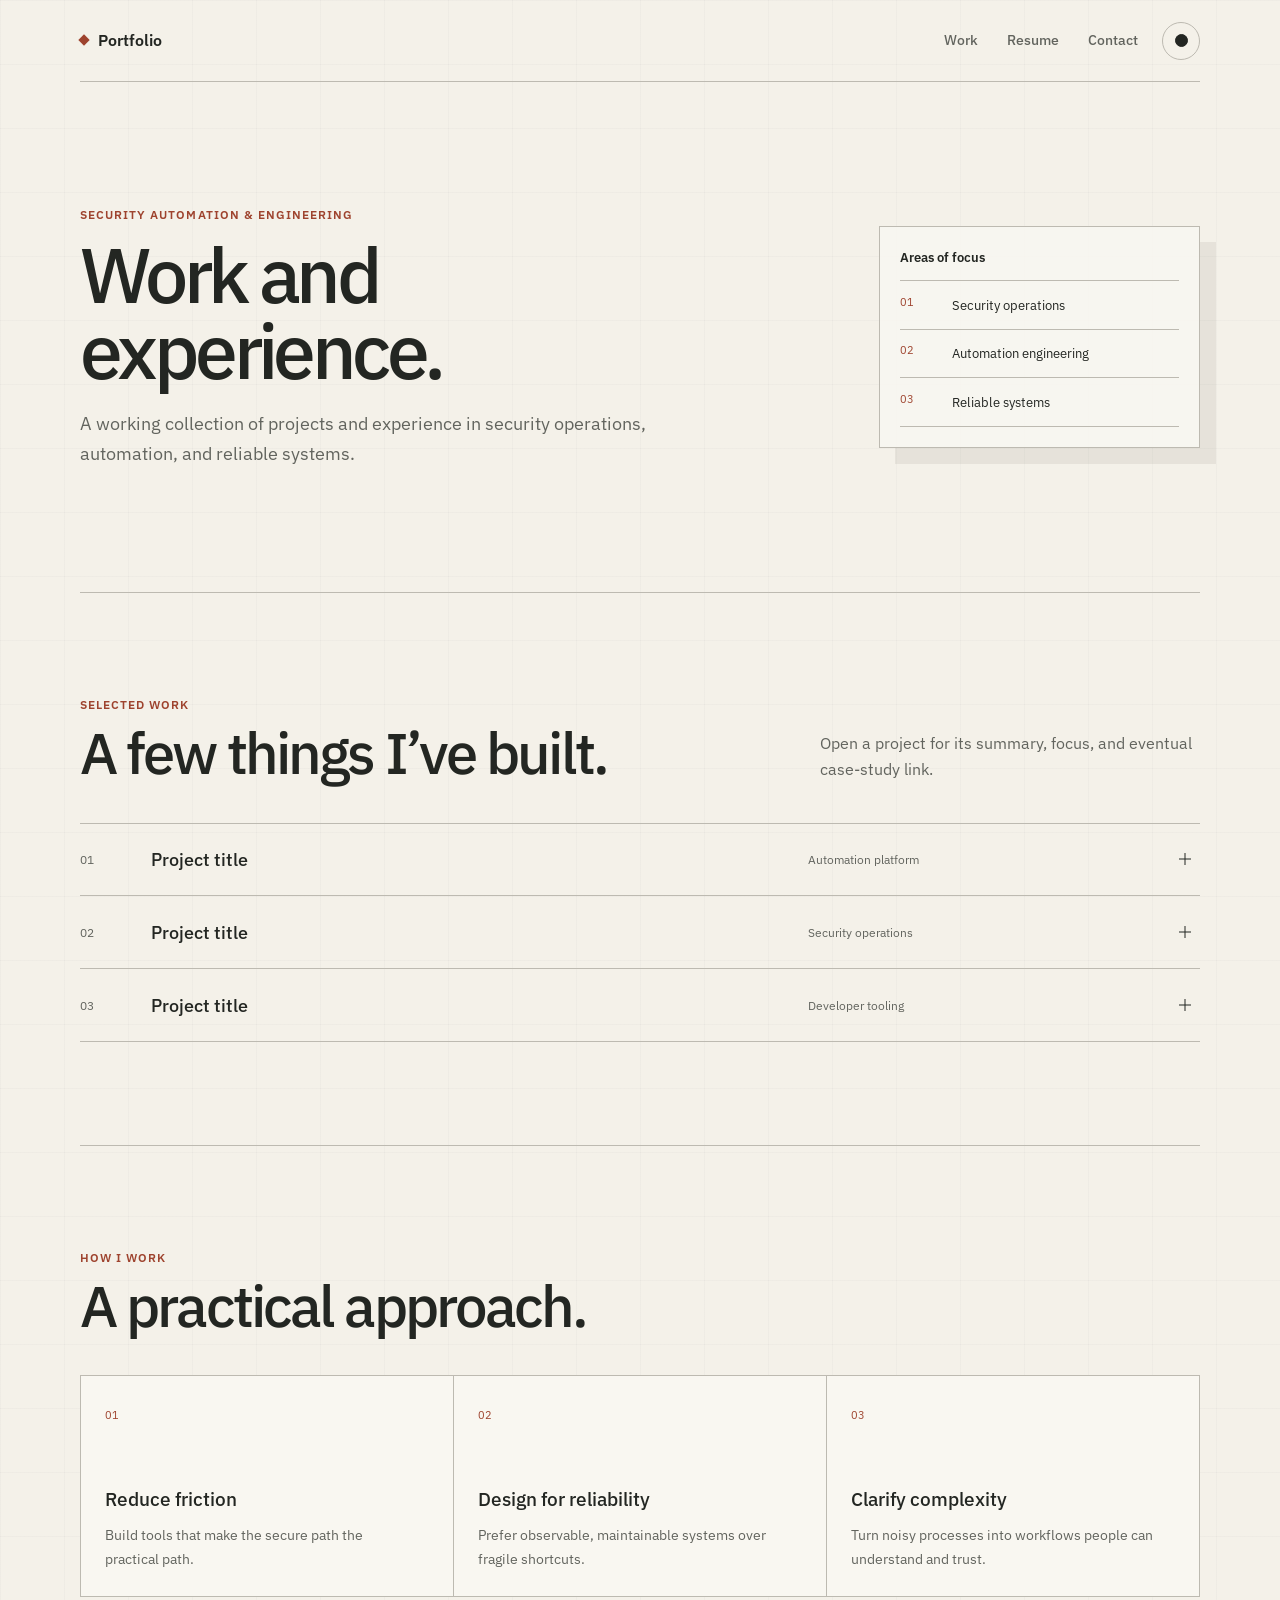
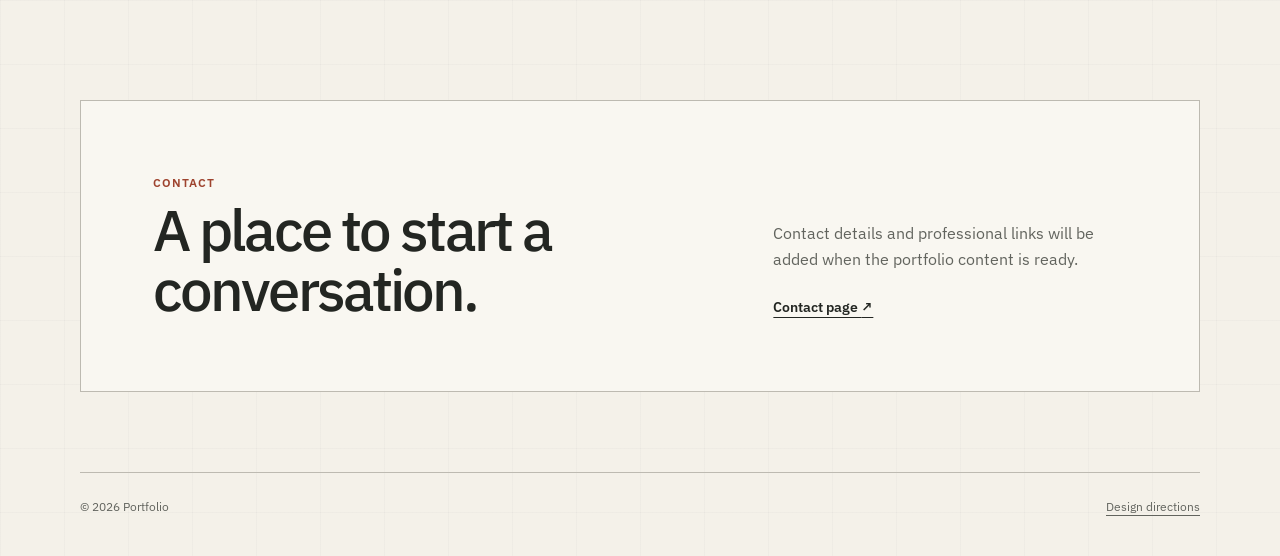
==== index.html @ 7196bd19 "Apply final portfolio design preferences" ====
<!doctype html>
<html lang="en">
  <head>
    <meta charset="utf-8">
    <meta name="viewport" content="width=device-width, initial-scale=1">
    <meta
      name="description"
      content="A portfolio featuring selected work and experience in security automation and engineering."
    >
    <meta name="theme-color" content="#f4f1e9">
    <title>Portfolio | Security Automation</title>
    <link rel="stylesheet" href="style.css">
    <script src="script.js" defer></script>
  </head>
  <body>
    <a class="skip-link" href="#main-content">Skip to content</a>

    <header class="site-header">
      <a class="wordmark" href="./" aria-label="Portfolio home">
        <span class="wordmark-mark" aria-hidden="true"></span>
        <span>Portfolio</span>
      </a>

      <div class="header-actions">
        <nav class="site-nav" aria-label="Primary navigation">
          <a href="#work">Work</a>
          <a href="resume/">Resume</a>
          <a href="contact/">Contact</a>
        </nav>
        <button class="theme-toggle" type="button" aria-label="Switch to dark mode" title="Switch color theme">
          <span class="theme-toggle-icon" aria-hidden="true"></span>
        </button>
      </div>
    </header>

    <main id="main-content">
      <section class="hero" aria-labelledby="hero-title">
        <div class="hero-copy">
          <p class="eyebrow">Security automation &amp; engineering</p>
          <h1 id="hero-title">Work and experience.</h1>
          <p class="hero-intro">
            A working collection of projects and experience in security operations, automation, and reliable
            systems.
          </p>
        </div>

        <aside class="focus-index" aria-label="Areas of focus">
          <p>Areas of focus</p>
          <ol>
            <li><span>01</span>Security operations</li>
            <li><span>02</span>Automation engineering</li>
            <li><span>03</span>Reliable systems</li>
          </ol>
        </aside>
      </section>

      <section class="section work-section" id="work" aria-labelledby="work-title">
        <header class="section-heading">
          <div>
            <p class="eyebrow">Selected work</p>
            <h2 id="work-title">A few things I&rsquo;ve built.</h2>
          </div>
          <p>Open a project for its summary, focus, and eventual case-study link.</p>
        </header>

        <div class="project-list">
          <details class="project-item">
            <summary>
              <span class="project-number">01</span>
              <span class="project-title">Project title</span>
              <span class="project-type">Automation platform</span>
              <span class="project-toggle" aria-hidden="true"></span>
            </summary>
            <div class="project-details">
              <p>A concise explanation of the problem, the system built to solve it, and the measurable result.</p>
              <ul class="tag-list" aria-label="Project technologies">
                <li>Python</li>
                <li>APIs</li>
                <li>Security</li>
              </ul>
              <span class="project-status">Case study coming soon</span>
            </div>
          </details>

          <details class="project-item">
            <summary>
              <span class="project-number">02</span>
              <span class="project-title">Project title</span>
              <span class="project-type">Security operations</span>
              <span class="project-toggle" aria-hidden="true"></span>
            </summary>
            <div class="project-details">
              <p>A compact project summary with room for architecture notes, responsibilities, and impact.</p>
              <ul class="tag-list" aria-label="Project technologies">
                <li>Detection</li>
                <li>Workflow</li>
              </ul>
              <span class="project-status">Details forthcoming</span>
            </div>
          </details>

          <details class="project-item">
            <summary>
              <span class="project-number">03</span>
              <span class="project-title">Project title</span>
              <span class="project-type">Developer tooling</span>
              <span class="project-toggle" aria-hidden="true"></span>
            </summary>
            <div class="project-details">
              <p>A concise overview for a tool, integration, or internal system worth highlighting.</p>
              <ul class="tag-list" aria-label="Project technologies">
                <li>Tooling</li>
                <li>Reliability</li>
              </ul>
              <span class="project-status">Details forthcoming</span>
            </div>
          </details>
        </div>
      </section>

      <section class="section approach" aria-labelledby="approach-title">
        <header class="section-heading">
          <div>
            <p class="eyebrow">How I work</p>
            <h2 id="approach-title">A practical approach.</h2>
          </div>
        </header>

        <ol class="principles-list">
          <li>
            <span>01</span>
            <h3>Reduce friction</h3>
            <p>Build tools that make the secure path the practical path.</p>
          </li>
          <li>
            <span>02</span>
            <h3>Design for reliability</h3>
            <p>Prefer observable, maintainable systems over fragile shortcuts.</p>
          </li>
          <li>
            <span>03</span>
            <h3>Clarify complexity</h3>
            <p>Turn noisy processes into workflows people can understand and trust.</p>
          </li>
        </ol>
      </section>

      <section class="contact-teaser" aria-labelledby="contact-title">
        <div>
          <p class="eyebrow">Contact</p>
          <h2 id="contact-title">A place to start a conversation.</h2>
        </div>
        <div>
          <p>Contact details and professional links will be added when the portfolio content is ready.</p>
          <a class="text-link" href="contact/">Contact page <span aria-hidden="true">&nearr;</span></a>
        </div>
      </section>
    </main>

    <footer class="site-footer">
      <p>&copy; <span>2026</span> Portfolio</p>
      <a href="designs/">Design directions</a>
    </footer>
  </body>
</html>
---- style.css ----
@import url("https://fonts.googleapis.com/css2?family=IBM+Plex+Sans:wght@400;500;600&display=swap");

:root {
  color-scheme: light;
  --bg: #f4f1e9;
  --surface: #f9f7f1;
  --text: #232622;
  --muted: #62645e;
  --line: #bdbab1;
  --accent: #9e432e;
  --accent-soft: #e7d7ce;
  --accent-contrast: #ffffff;
  --grid: rgba(35, 38, 34, 0.025);
  --shadow: rgba(70, 58, 48, 0.08);
  --sans: "IBM Plex Sans", "Segoe UI", sans-serif;
  --max-width: 1120px;
  --radius: 2px;
}

:root[data-theme="dark"] {
  color-scheme: dark;
  --bg: #101719;
  --surface: #151e21;
  --text: #e8efee;
  --muted: #91a09f;
  --line: #2b3a3d;
  --accent: #65c5b9;
  --accent-soft: #183a39;
  --accent-contrast: #0b1b1b;
  --grid: rgba(101, 197, 185, 0.035);
  --shadow: rgba(0, 0, 0, 0.16);
}

*,
*::before,
*::after {
  box-sizing: border-box;
}

html {
  scroll-behavior: smooth;
}

body {
  margin: 0;
  background:
    linear-gradient(var(--grid) 1px, transparent 1px),
    linear-gradient(90deg, var(--grid) 1px, transparent 1px),
    var(--bg);
  background-size: 64px 64px;
  color: var(--text);
  font-family: var(--sans);
  font-size: 16px;
  line-height: 1.65;
  -webkit-font-smoothing: antialiased;
  transition: background-color 180ms ease, color 180ms ease;
}

a {
  color: inherit;
}

button,
summary {
  font: inherit;
}

.skip-link {
  position: fixed;
  z-index: 100;
  top: 1rem;
  left: 1rem;
  padding: 0.65rem 1rem;
  background: var(--text);
  color: var(--bg);
  transform: translateY(-180%);
}

.skip-link:focus {
  transform: translateY(0);
}

.site-header,
main,
.site-footer {
  width: min(calc(100% - 3rem), var(--max-width));
  margin-inline: auto;
}

.site-header {
  min-height: 82px;
  display: flex;
  align-items: center;
  justify-content: space-between;
  border-bottom: 1px solid var(--line);
}

.wordmark {
  display: inline-flex;
  gap: 0.65rem;
  align-items: center;
  font-weight: 600;
  text-decoration: none;
}

.wordmark-mark {
  width: 8px;
  height: 8px;
  background: var(--accent);
  transform: rotate(45deg);
}

.header-actions,
.site-nav {
  display: flex;
  align-items: center;
}

.header-actions {
  gap: 1.5rem;
}

.site-nav {
  gap: 1.8rem;
}

.site-nav a {
  color: var(--muted);
  font-size: 0.86rem;
  font-weight: 500;
  text-decoration: none;
  transition: color 150ms ease;
}

.site-nav a:hover,
.site-nav a:focus-visible,
.site-nav a[aria-current="page"] {
  color: var(--accent);
}

.theme-toggle {
  position: relative;
  width: 38px;
  height: 38px;
  display: grid;
  padding: 0;
  place-items: center;
  border: 1px solid var(--line);
  border-radius: 50%;
  background: transparent;
  color: var(--text);
  cursor: pointer;
  transition: border-color 150ms ease, background-color 150ms ease;
}

.theme-toggle:hover,
.theme-toggle:focus-visible {
  border-color: var(--accent);
  background: var(--accent-soft);
}

.theme-toggle-icon {
  width: 13px;
  height: 13px;
  border: 1.5px solid currentColor;
  border-radius: 50%;
  background: currentColor;
  box-shadow: -5px -4px 0 1px var(--bg);
}

:root[data-theme="dark"] .theme-toggle-icon {
  background: transparent;
  box-shadow: 0 -5px 0 -4px currentColor, 0 5px 0 -4px currentColor,
    5px 0 0 -4px currentColor, -5px 0 0 -4px currentColor;
}

.hero {
  min-height: 510px;
  display: grid;
  grid-template-columns: minmax(0, 1.15fr) minmax(270px, 0.55fr);
  gap: clamp(3rem, 10vw, 9rem);
  align-items: center;
  padding-block: clamp(4rem, 8vw, 6rem);
}

.hero-copy {
  min-width: 0;
}

.eyebrow,
.project-status {
  margin: 0;
  color: var(--accent);
  font-size: 0.72rem;
  font-weight: 600;
  letter-spacing: 0.09em;
  text-transform: uppercase;
}

h1,
h2,
h3,
p {
  text-wrap: pretty;
}

h1,
h2,
h3 {
  margin-top: 0;
  font-weight: 500;
}

.hero h1 {
  max-width: 720px;
  margin: 0.8rem 0 1.25rem;
  font-size: clamp(3rem, 6vw, 5.6rem);
  letter-spacing: -0.06em;
  line-height: 0.98;
}

.hero-intro {
  max-width: 620px;
  margin: 0;
  color: var(--muted);
  font-size: clamp(1rem, 1.6vw, 1.15rem);
}

.focus-index {
  padding: 1.25rem;
  border: 1px solid var(--line);
  background: color-mix(in srgb, var(--surface) 86%, transparent);
  box-shadow: 16px 16px 0 var(--shadow);
}

.focus-index > p {
  margin: 0 0 0.75rem;
  font-size: 0.8rem;
  font-weight: 600;
}

.focus-index ol {
  margin: 0;
  padding: 0;
  border-top: 1px solid var(--line);
  list-style: none;
}

.focus-index li {
  display: grid;
  grid-template-columns: 40px 1fr;
  gap: 0.75rem;
  padding: 0.8rem 0;
  border-bottom: 1px solid var(--line);
  font-size: 0.84rem;
}

.focus-index li span {
  color: var(--accent);
  font-size: 0.68rem;
}

.section {
  padding-block: clamp(4.5rem, 8vw, 7rem);
  border-top: 1px solid var(--line);
}

.section-heading {
  display: grid;
  grid-template-columns: minmax(0, 1fr) minmax(250px, 0.55fr);
  gap: 3rem;
  align-items: end;
  margin-bottom: 2.5rem;
}

.section-heading h2,
.contact-teaser h2,
.contact-intro h1 {
  max-width: 720px;
  margin: 0.55rem 0 0;
  font-size: clamp(2.15rem, 4.5vw, 4rem);
  letter-spacing: -0.05em;
  line-height: 1.03;
}

.section-heading > p {
  margin: 0;
  color: var(--muted);
}

.project-list {
  border-top: 1px solid var(--line);
}

.project-item {
  border-bottom: 1px solid var(--line);
}

.project-item summary {
  display: grid;
  grid-template-columns: 55px minmax(180px, 1fr) minmax(160px, 0.55fr) 24px;
  gap: 1rem;
  align-items: center;
  padding: 1.3rem 0;
  cursor: pointer;
  list-style: none;
}

.project-item summary::-webkit-details-marker {
  display: none;
}

.project-item summary:hover .project-title,
.project-item summary:focus-visible .project-title {
  color: var(--accent);
}

.project-number,
.project-type {
  color: var(--muted);
  font-size: 0.72rem;
}

.project-title {
  font-size: 1.15rem;
  font-weight: 500;
  transition: color 150ms ease;
}

.project-toggle {
  position: relative;
  width: 18px;
  height: 18px;
}

.project-toggle::before,
.project-toggle::after {
  content: "";
  position: absolute;
  top: 50%;
  left: 50%;
  width: 12px;
  height: 1px;
  background: currentColor;
  transform: translate(-50%, -50%);
  transition: transform 150ms ease;
}

.project-toggle::after {
  transform: translate(-50%, -50%) rotate(90deg);
}

.project-item[open] .project-toggle::after {
  transform: translate(-50%, -50%) rotate(0deg);
}

.project-item[open] {
  background: color-mix(in srgb, var(--accent-soft) 36%, transparent);
}

.project-item[open] summary {
  padding-inline: 1.25rem;
}

.project-details {
  display: grid;
  grid-template-columns: minmax(0, 1fr) auto;
  gap: 1rem 3rem;
  padding: 0 1.25rem 1.75rem 5.7rem;
}

.project-details > p {
  max-width: 700px;
  margin: 0;
  color: var(--muted);
}

.tag-list {
  display: flex;
  flex-wrap: wrap;
  gap: 0.45rem;
  margin: 0;
  padding: 0;
  list-style: none;
}

.tag-list li {
  padding: 0.22rem 0.5rem;
  border: 1px solid var(--line);
  font-size: 0.65rem;
}

.project-status {
  grid-column: 1 / -1;
  color: var(--muted);
  font-size: 0.65rem;
}

.principles-list {
  display: grid;
  grid-template-columns: repeat(3, minmax(0, 1fr));
  gap: 1px;
  margin: 0;
  padding: 1px;
  background: var(--line);
  list-style: none;
}

.principles-list li {
  min-height: 220px;
  padding: 1.5rem;
  background: var(--surface);
}

.principles-list li > span {
  color: var(--accent);
  font-size: 0.68rem;
}

.principles-list h3 {
  margin: 3.5rem 0 0.55rem;
  font-size: 1.2rem;
}

.principles-list p {
  margin: 0;
  color: var(--muted);
  font-size: 0.9rem;
}

.contact-teaser {
  display: grid;
  grid-template-columns: 1fr 0.7fr;
  gap: clamp(3rem, 9vw, 9rem);
  margin-bottom: 5rem;
  padding: clamp(2.5rem, 6vw, 4.5rem);
  border: 1px solid var(--line);
  background: var(--surface);
}

.contact-teaser > div:last-child {
  align-self: end;
}

.contact-teaser > div:last-child p {
  margin: 0 0 1.25rem;
  color: var(--muted);
}

.text-link {
  color: var(--text);
  font-size: 0.86rem;
  font-weight: 600;
  text-underline-offset: 0.3rem;
}

.text-link:hover,
.text-link:focus-visible {
  color: var(--accent);
}

.site-footer {
  display: flex;
  justify-content: space-between;
  padding-block: 1.5rem 2.5rem;
  border-top: 1px solid var(--line);
  color: var(--muted);
  font-size: 0.72rem;
}

.site-footer p {
  margin: 0;
}

.site-footer a {
  text-underline-offset: 0.25rem;
}

/* Contact */

.contact-shell {
  min-height: calc(100vh - 82px - 75px);
  padding-block: clamp(4rem, 9vw, 8rem);
}

.contact-intro {
  display: grid;
  grid-template-columns: 1fr 0.65fr;
  gap: clamp(3rem, 10vw, 10rem);
  align-items: end;
  padding-bottom: clamp(3rem, 6vw, 5rem);
  border-bottom: 1px solid var(--line);
}

.contact-intro > div:last-child {
  color: var(--muted);
}

.contact-intro > div:last-child p {
  margin-top: 0;
}

.contact-methods {
  display: grid;
  grid-template-columns: repeat(3, minmax(0, 1fr));
  gap: 1px;
  margin-top: clamp(3rem, 6vw, 5rem);
  padding: 1px;
  background: var(--line);
}

.contact-method {
  min-height: 230px;
  display: flex;
  flex-direction: column;
  padding: 1.5rem;
  background: var(--surface);
}

.contact-method span {
  color: var(--accent);
  font-size: 0.68rem;
}

.contact-method h2 {
  margin: auto 0 0.5rem;
  font-size: 1.2rem;
}

.contact-method p {
  margin: 0;
  color: var(--muted);
  font-size: 0.88rem;
}

/* Resume */

.resume-shell {
  padding-block: clamp(4rem, 8vw, 7rem);
}

.resume-intro {
  display: flex;
  gap: 3rem;
  align-items: end;
  justify-content: space-between;
  padding-bottom: 3rem;
  border-bottom: 1px solid var(--line);
}

.resume-intro h1 {
  margin: 0.8rem 0 0.25rem;
  font-size: clamp(3rem, 7vw, 5.8rem);
  font-weight: 500;
  letter-spacing: -0.06em;
  line-height: 0.98;
}

.resume-role {
  margin: 0;
  color: var(--muted);
  font-size: 1.1rem;
}

.resume-meta {
  display: grid;
  gap: 0.25rem;
  color: var(--muted);
  font-size: 0.72rem;
  text-align: right;
}

.resume-grid {
  display: grid;
  grid-template-columns: minmax(190px, 0.3fr) minmax(0, 1fr);
  gap: clamp(3rem, 7vw, 7rem);
  padding-block: 4rem;
}

.resume-sidebar {
  display: flex;
  flex-direction: column;
  gap: 3rem;
}

.resume-section-label {
  margin: 0;
  color: var(--accent);
  font-size: 0.72rem;
  font-weight: 600;
  letter-spacing: 0.09em;
  text-transform: uppercase;
}

.resume-skill-list {
  display: grid;
  gap: 0;
  margin: 1rem 0 0;
  padding: 0;
  list-style: none;
}

.resume-skill-list li {
  padding: 0.7rem 0;
  border-bottom: 1px solid var(--line);
  font-size: 0.88rem;
}

.resume-small-copy,
.sidebar-entry {
  color: var(--muted);
  font-size: 0.85rem;
}

.sidebar-entry {
  display: grid;
  margin-top: 1rem;
}

.sidebar-entry strong {
  color: var(--text);
  font-weight: 500;
}

.resume-main {
  display: grid;
  gap: 4rem;
}

.resume-section {
  display: grid;
  gap: 2rem;
}

.resume-summary {
  max-width: 800px;
  margin: 0;
  font-size: 1.15rem;
  line-height: 1.7;
}

.experience-entry {
  padding-bottom: 2.5rem;
  border-bottom: 1px solid var(--line);
}

.experience-entry header {
  display: flex;
  gap: 2rem;
  justify-content: space-between;
  margin-bottom: 1rem;
}

.experience-entry h2,
.resume-project h2 {
  margin: 0;
  font-size: 1.2rem;
  font-weight: 500;
}

.experience-entry header p,
.resume-project span {
  margin: 0.2rem 0 0;
  color: var(--muted);
  font-size: 0.7rem;
}

.experience-entry ul {
  margin: 1.25rem 0 0;
  padding-left: 1.15rem;
  color: var(--muted);
}

.experience-entry li + li {
  margin-top: 0.6rem;
}

.resume-project {
  display: grid;
  grid-template-columns: minmax(180px, 0.4fr) 1fr;
  gap: 2rem;
  padding-bottom: 1.5rem;
  border-bottom: 1px solid var(--line);
}

.resume-project p {
  margin: 0;
  color: var(--muted);
}

.resume-actions {
  display: flex;
  align-items: center;
  justify-content: space-between;
  padding-top: 1.5rem;
  border-top: 1px solid var(--line);
  color: var(--muted);
  font-size: 0.72rem;
}

@media (max-width: 820px) {
  .site-header,
  main,
  .site-footer {
    width: min(calc(100% - 2rem), var(--max-width));
  }

  .hero,
  .section-heading,
  .contact-teaser,
  .contact-intro {
    grid-template-columns: 1fr;
  }

  .hero {
    min-height: auto;
    gap: 3rem;
  }

  .focus-index {
    max-width: 480px;
  }

  .principles-list,
  .contact-methods {
    grid-template-columns: 1fr;
  }

  .principles-list li,
  .contact-method {
    min-height: 190px;
  }

  .resume-intro {
    align-items: start;
    flex-direction: column;
  }

  .resume-meta {
    text-align: left;
  }

  .resume-grid {
    grid-template-columns: 1fr;
  }

  .resume-sidebar {
    display: grid;
    grid-template-columns: repeat(2, minmax(0, 1fr));
  }
}

@media (max-width: 600px) {
  .site-header {
    min-height: 72px;
  }

  .wordmark > span:last-child {
    display: none;
  }

  .header-actions {
    gap: 1rem;
  }

  .site-nav {
    gap: 1rem;
  }

  .site-nav a {
    font-size: 0.78rem;
  }

  .theme-toggle {
    width: 34px;
    height: 34px;
  }

  .hero {
    padding-block: 4rem;
  }

  .hero h1 {
    font-size: clamp(3rem, 15vw, 4.4rem);
  }

  .section {
    padding-block: 4.5rem;
  }

  .project-item summary {
    grid-template-columns: 32px 1fr 20px;
    gap: 0.65rem;
  }

  .project-type {
    display: none;
  }

  .project-details {
    grid-template-columns: 1fr;
    padding: 0 1rem 1.5rem 3rem;
  }

  .project-item[open] summary {
    padding-inline: 1rem;
  }

  .principles-list li {
    min-height: 170px;
  }

  .principles-list h3 {
    margin-top: 2.5rem;
  }

  .resume-sidebar {
    grid-template-columns: 1fr;
  }

  .experience-entry header,
  .resume-project {
    grid-template-columns: 1fr;
    flex-direction: column;
    gap: 0.75rem;
  }

  .resume-actions,
  .site-footer {
    align-items: start;
    flex-direction: column;
    gap: 0.7rem;
  }
}

@media (prefers-reduced-motion: reduce) {
  html {
    scroll-behavior: auto;
  }

  *,
  *::before,
  *::after {
    transition-duration: 0.01ms !important;
  }
}

@media print {
  :root,
  :root[data-theme="dark"] {
    color-scheme: light;
    --bg: #ffffff;
    --surface: #ffffff;
    --text: #161918;
    --muted: #4f5552;
    --line: #cdd1cf;
    --accent: #6e3325;
    --grid: transparent;
  }

  body {
    background: #ffffff;
    color: var(--text);
    font-size: 10pt;
  }

  .site-header,
  .site-footer,
  .resume-actions {
    display: none;
  }

  .resume-shell {
    width: 100%;
    padding: 0;
  }

  .resume-intro {
    padding-bottom: 1.5rem;
  }

  .resume-intro h1 {
    font-size: 36pt;
  }

  .resume-grid {
    gap: 2.5rem;
    padding-block: 2rem 0;
  }

  .resume-main,
  .resume-sidebar {
    gap: 1.5rem;
  }

  .experience-entry,
  .resume-project {
    break-inside: avoid;
  }
}
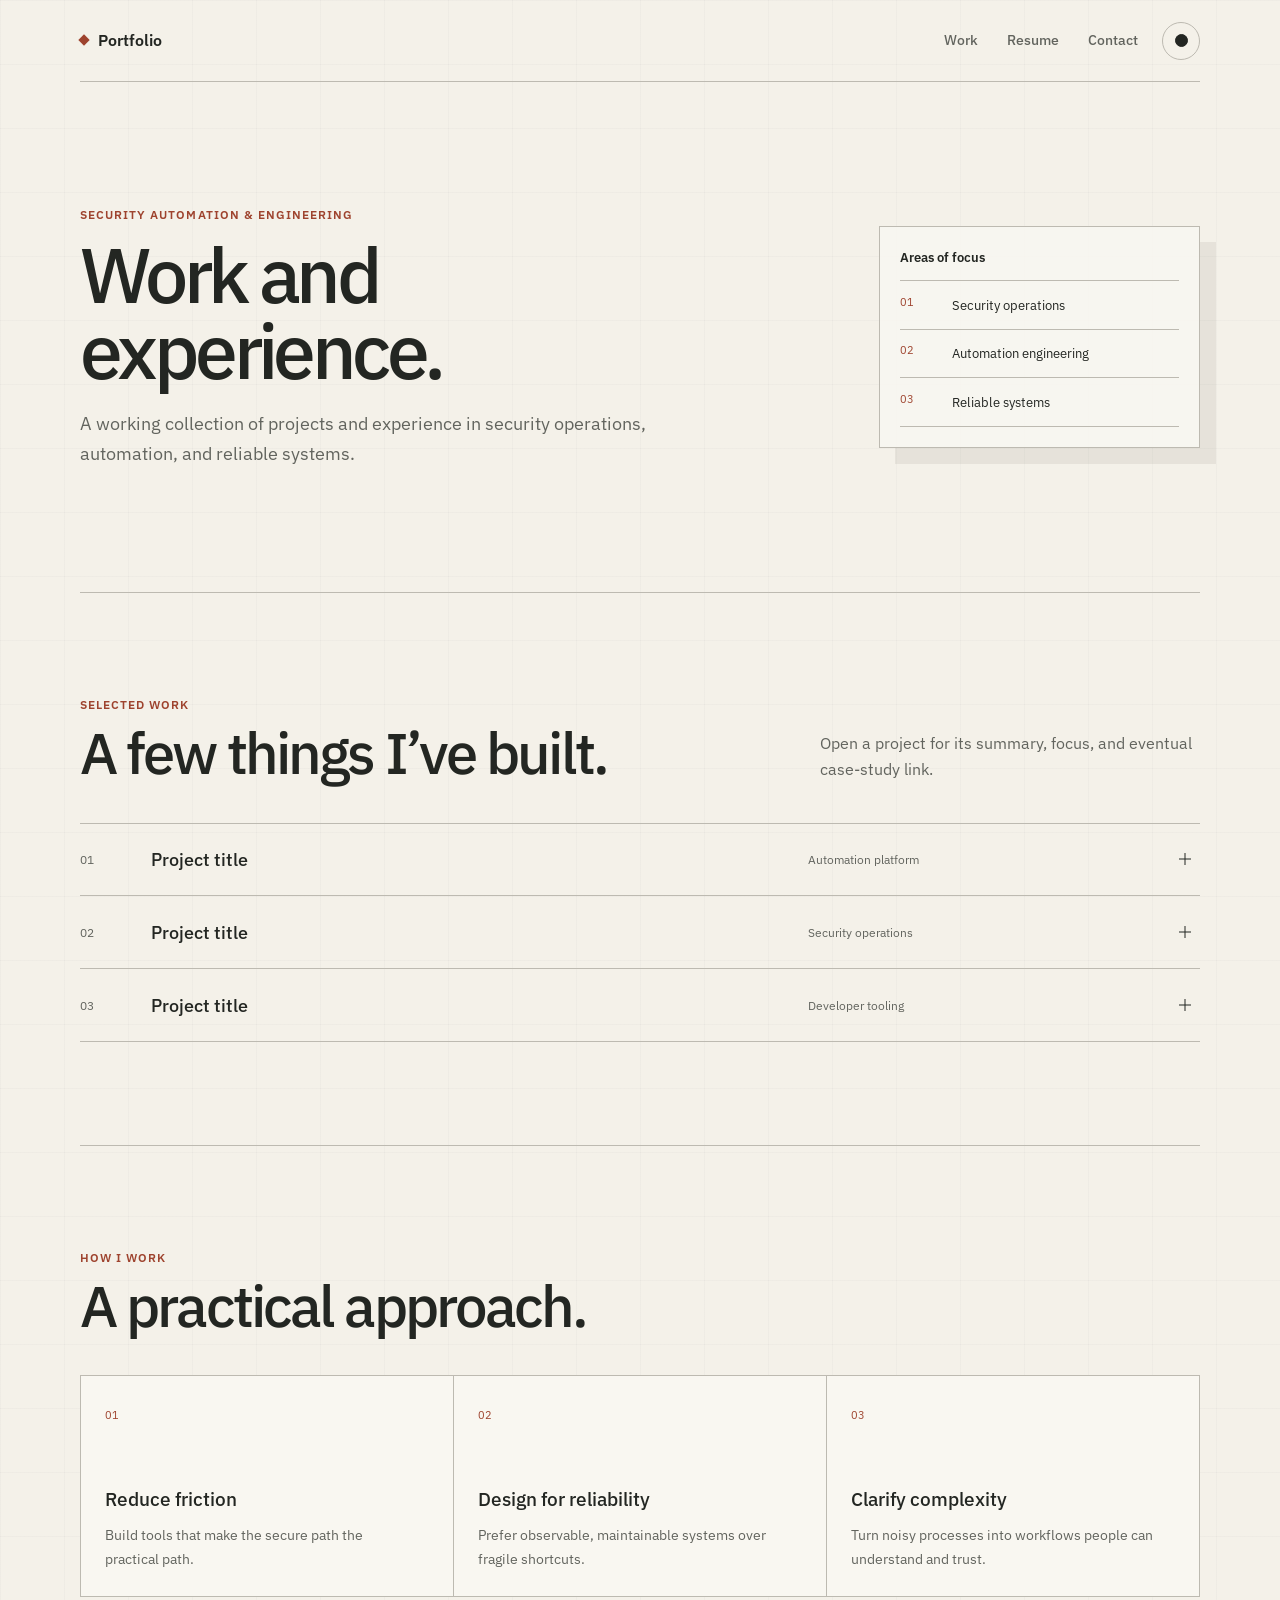
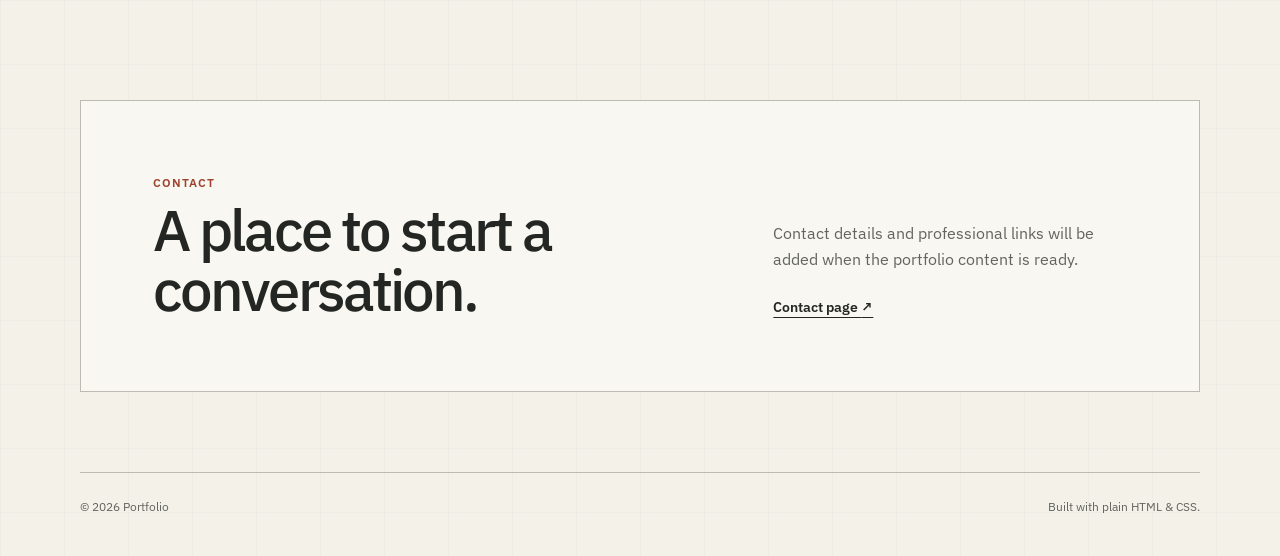
==== commit 28b11d1c: "Remove design archive and refine dark mode" ====
--- a/index.html
+++ b/index.html
@@ -9,8 +9,8 @@
     >
     <meta name="theme-color" content="#f4f1e9">
     <title>Portfolio | Security Automation</title>
-    <link rel="stylesheet" href="style.css">
-    <script src="script.js" defer></script>
+    <link rel="stylesheet" href="style.css?v=3">
+    <script src="script.js?v=3" defer></script>
   </head>
   <body>
     <a class="skip-link" href="#main-content">Skip to content</a>
@@ -159,7 +159,7 @@
 
     <footer class="site-footer">
       <p>&copy; <span>2026</span> Portfolio</p>
-      <a href="designs/">Design directions</a>
+      <p>Built with plain HTML &amp; CSS.</p>
     </footer>
   </body>
 </html>
--- a/style.css
+++ b/style.css
@@ -27,7 +27,7 @@
   --accent: #65c5b9;
   --accent-soft: #183a39;
   --accent-contrast: #0b1b1b;
-  --grid: rgba(101, 197, 185, 0.035);
+  --grid: transparent;
   --shadow: rgba(0, 0, 0, 0.16);
 }
 
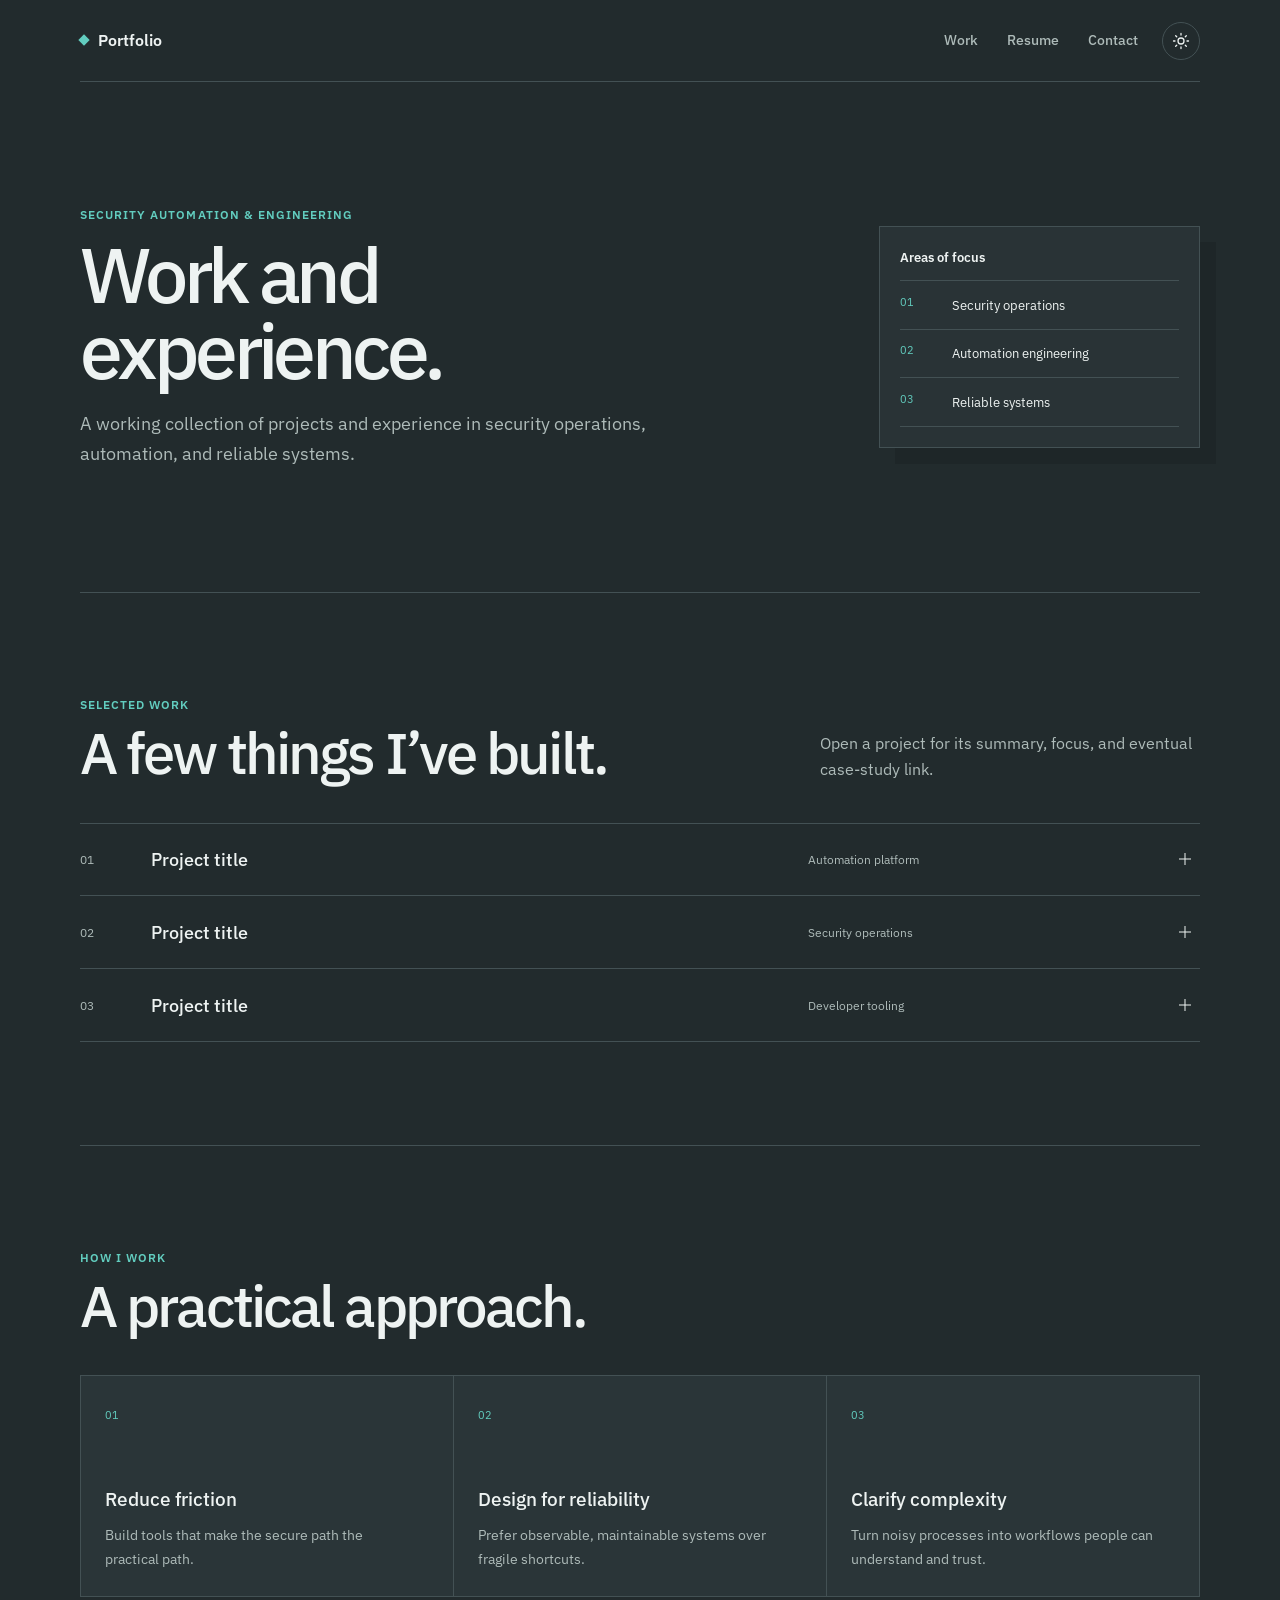
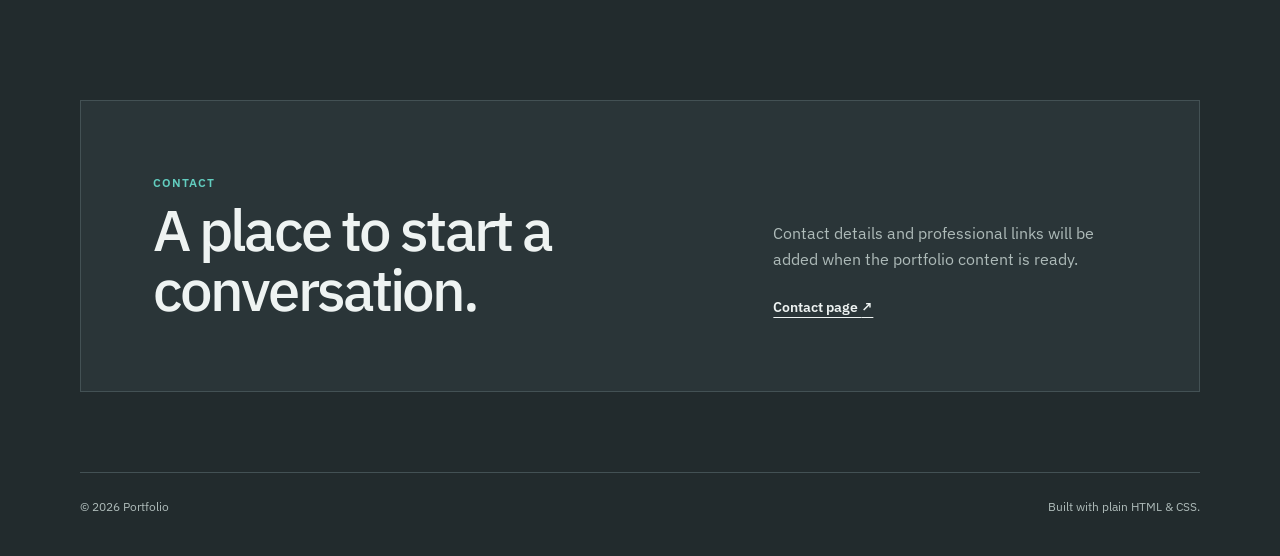
==== commit 2d3388a7: "Make softer dark theme the default" ====
--- a/index.html
+++ b/index.html
@@ -1,5 +1,5 @@
 <!doctype html>
-<html lang="en">
+<html lang="en" data-theme="dark">
   <head>
     <meta charset="utf-8">
     <meta name="viewport" content="width=device-width, initial-scale=1">
@@ -7,10 +7,10 @@
       name="description"
       content="A portfolio featuring selected work and experience in security automation and engineering."
     >
-    <meta name="theme-color" content="#f4f1e9">
+    <meta name="theme-color" content="#222b2d">
     <title>Portfolio | Security Automation</title>
-    <link rel="stylesheet" href="style.css?v=3">
-    <script src="script.js?v=3" defer></script>
+    <link rel="stylesheet" href="style.css?v=4">
+    <script src="script.js?v=4" defer></script>
   </head>
   <body>
     <a class="skip-link" href="#main-content">Skip to content</a>
@@ -27,8 +27,14 @@
           <a href="resume/">Resume</a>
           <a href="contact/">Contact</a>
         </nav>
-        <button class="theme-toggle" type="button" aria-label="Switch to dark mode" title="Switch color theme">
-          <span class="theme-toggle-icon" aria-hidden="true"></span>
+        <button class="theme-toggle" type="button" aria-label="Switch to light mode" title="Switch color theme">
+          <svg class="theme-icon theme-icon-moon" viewBox="0 0 24 24" aria-hidden="true">
+            <path d="M21 12.8A9 9 0 1 1 11.2 3a7 7 0 0 0 9.8 9.8Z"></path>
+          </svg>
+          <svg class="theme-icon theme-icon-sun" viewBox="0 0 24 24" aria-hidden="true">
+            <circle cx="12" cy="12" r="4"></circle>
+            <path d="M12 2v2M12 20v2M4.9 4.9l1.4 1.4M17.7 17.7l1.4 1.4M2 12h2M20 12h2M4.9 19.1l1.4-1.4M17.7 6.3l1.4-1.4"></path>
+          </svg>
         </button>
       </div>
     </header>
--- a/style.css
+++ b/style.css
@@ -1,6 +1,23 @@
 @import url("https://fonts.googleapis.com/css2?family=IBM+Plex+Sans:wght@400;500;600&display=swap");
 
 :root {
+  color-scheme: dark;
+  --bg: #222b2d;
+  --surface: #2a3538;
+  --text: #eef3f2;
+  --muted: #aebbb9;
+  --line: #435154;
+  --accent: #62cdbf;
+  --accent-soft: #294542;
+  --accent-contrast: #10201f;
+  --grid: transparent;
+  --shadow: rgba(0, 0, 0, 0.12);
+  --sans: "IBM Plex Sans", "Segoe UI", sans-serif;
+  --max-width: 1120px;
+  --radius: 2px;
+}
+
+:root[data-theme="light"] {
   color-scheme: light;
   --bg: #f4f1e9;
   --surface: #f9f7f1;
@@ -12,23 +29,6 @@
   --accent-contrast: #ffffff;
   --grid: rgba(35, 38, 34, 0.025);
   --shadow: rgba(70, 58, 48, 0.08);
-  --sans: "IBM Plex Sans", "Segoe UI", sans-serif;
-  --max-width: 1120px;
-  --radius: 2px;
-}
-
-:root[data-theme="dark"] {
-  color-scheme: dark;
-  --bg: #101719;
-  --surface: #151e21;
-  --text: #e8efee;
-  --muted: #91a09f;
-  --line: #2b3a3d;
-  --accent: #65c5b9;
-  --accent-soft: #183a39;
-  --accent-contrast: #0b1b1b;
-  --grid: transparent;
-  --shadow: rgba(0, 0, 0, 0.16);
 }
 
 *,
@@ -159,19 +159,26 @@
   background: var(--accent-soft);
 }
 
-.theme-toggle-icon {
-  width: 13px;
-  height: 13px;
-  border: 1.5px solid currentColor;
-  border-radius: 50%;
-  background: currentColor;
-  box-shadow: -5px -4px 0 1px var(--bg);
-}
-
-:root[data-theme="dark"] .theme-toggle-icon {
-  background: transparent;
-  box-shadow: 0 -5px 0 -4px currentColor, 0 5px 0 -4px currentColor,
-    5px 0 0 -4px currentColor, -5px 0 0 -4px currentColor;
+.theme-icon {
+  width: 18px;
+  height: 18px;
+  fill: none;
+  stroke: currentColor;
+  stroke-width: 1.7;
+  stroke-linecap: round;
+  stroke-linejoin: round;
+}
+
+.theme-icon-moon {
+  display: none;
+}
+
+:root[data-theme="light"] .theme-icon-moon {
+  display: block;
+}
+
+:root[data-theme="light"] .theme-icon-sun {
+  display: none;
 }
 
 .hero {
@@ -847,7 +854,7 @@
 
 @media print {
   :root,
-  :root[data-theme="dark"] {
+  :root[data-theme="light"] {
     color-scheme: light;
     --bg: #ffffff;
     --surface: #ffffff;
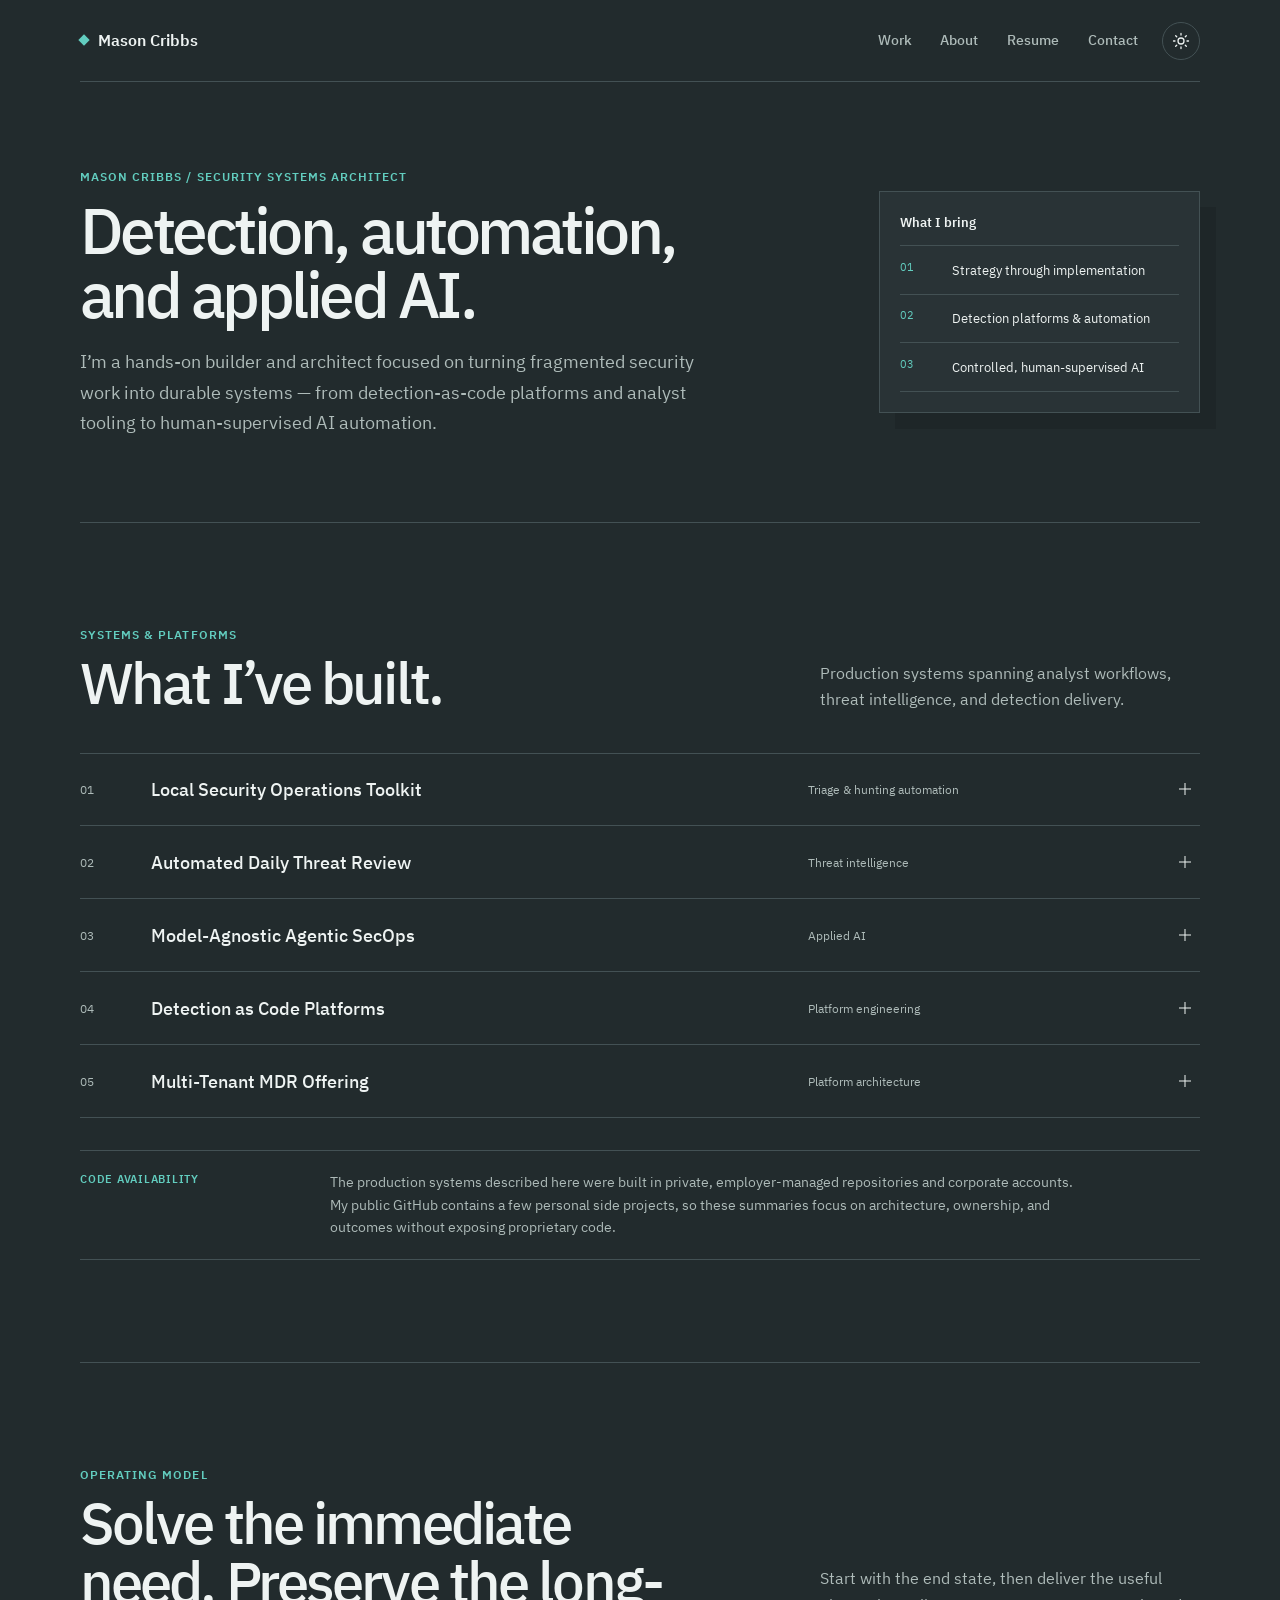
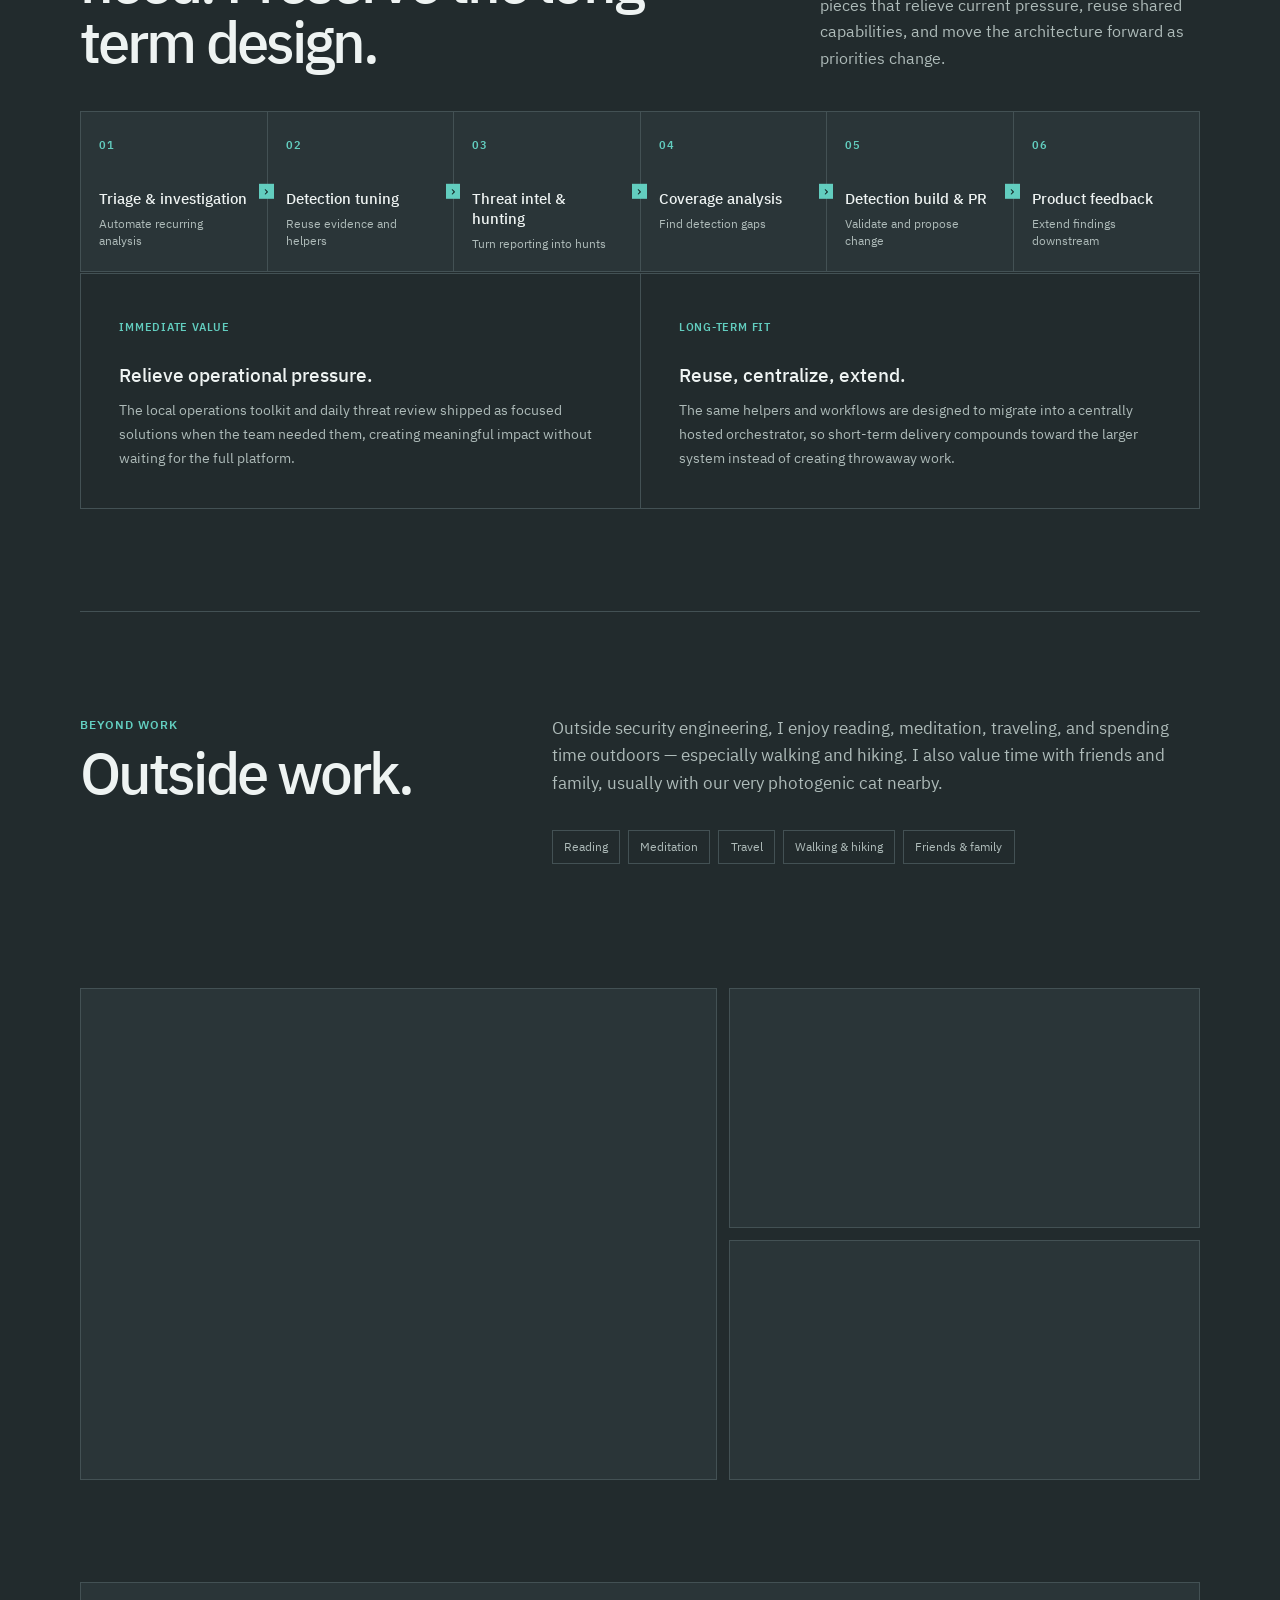
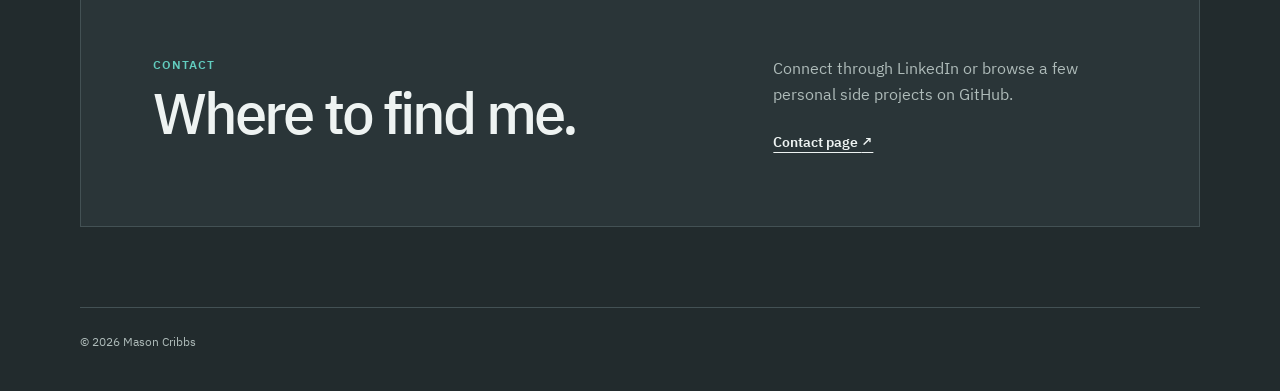
==== commit fcbfef25: "Publish portfolio content and privacy hardening" ====
--- a/index.html
+++ b/index.html
@@ -4,28 +4,34 @@
     <meta charset="utf-8">
     <meta name="viewport" content="width=device-width, initial-scale=1">
     <meta
+      http-equiv="Content-Security-Policy"
+      content="default-src 'self'; base-uri 'self'; object-src 'none'; frame-src 'none'; form-action 'none'; img-src 'self' data:; font-src 'self'; style-src 'self'; script-src 'self' https://static.cloudflareinsights.com; connect-src 'self' https://cloudflareinsights.com https://static.cloudflareinsights.com; upgrade-insecure-requests"
+    >
+    <meta name="referrer" content="no-referrer">
+    <meta
       name="description"
-      content="A portfolio featuring selected work and experience in security automation and engineering."
+      content="Mason Cribbs' portfolio featuring security automation, detection engineering, and applied AI systems."
     >
     <meta name="theme-color" content="#222b2d">
-    <title>Portfolio | Security Automation</title>
-    <link rel="stylesheet" href="style.css?v=4">
-    <script src="script.js?v=4" defer></script>
+    <title>Mason Cribbs | Security Automation &amp; Detection Engineering</title>
+    <link rel="stylesheet" href="style.css?v=5">
+    <script src="script.js?v=5" defer></script>
   </head>
   <body>
     <a class="skip-link" href="#main-content">Skip to content</a>
 
     <header class="site-header">
-      <a class="wordmark" href="./" aria-label="Portfolio home">
+      <a class="wordmark" href="./" target="_blank" rel="noopener noreferrer" aria-label="Portfolio home">
         <span class="wordmark-mark" aria-hidden="true"></span>
-        <span>Portfolio</span>
+        <span>Mason Cribbs</span>
       </a>
 
       <div class="header-actions">
         <nav class="site-nav" aria-label="Primary navigation">
-          <a href="#work">Work</a>
-          <a href="resume/">Resume</a>
-          <a href="contact/">Contact</a>
+          <a href="#work" target="_blank" rel="noopener noreferrer">Work</a>
+          <a href="#about" target="_blank" rel="noopener noreferrer">About</a>
+          <a href="resume/" target="_blank" rel="noopener noreferrer">Resume</a>
+          <a href="contact/" target="_blank" rel="noopener noreferrer">Contact</a>
         </nav>
         <button class="theme-toggle" type="button" aria-label="Switch to light mode" title="Switch color theme">
           <svg class="theme-icon theme-icon-moon" viewBox="0 0 24 24" aria-hidden="true">
@@ -42,20 +48,20 @@
     <main id="main-content">
       <section class="hero" aria-labelledby="hero-title">
         <div class="hero-copy">
-          <p class="eyebrow">Security automation &amp; engineering</p>
-          <h1 id="hero-title">Work and experience.</h1>
+          <p class="eyebrow">Mason Cribbs / Security systems architect</p>
+          <h1 id="hero-title">Detection, automation, and applied AI.</h1>
           <p class="hero-intro">
-            A working collection of projects and experience in security operations, automation, and reliable
-            systems.
+            I&rsquo;m a hands-on builder and architect focused on turning fragmented security work into durable
+            systems &mdash; from detection-as-code platforms and analyst tooling to human-supervised AI automation.
           </p>
         </div>
 
-        <aside class="focus-index" aria-label="Areas of focus">
-          <p>Areas of focus</p>
+        <aside class="focus-index" aria-label="Core capabilities">
+          <p>What I bring</p>
           <ol>
-            <li><span>01</span>Security operations</li>
-            <li><span>02</span>Automation engineering</li>
-            <li><span>03</span>Reliable systems</li>
+            <li><span>01</span>Strategy through implementation</li>
+            <li><span>02</span>Detection platforms &amp; automation</li>
+            <li><span>03</span>Controlled, human-supervised AI</li>
           </ol>
         </aside>
       </section>
@@ -63,109 +69,313 @@
       <section class="section work-section" id="work" aria-labelledby="work-title">
         <header class="section-heading">
           <div>
-            <p class="eyebrow">Selected work</p>
-            <h2 id="work-title">A few things I&rsquo;ve built.</h2>
+            <p class="eyebrow">Systems &amp; platforms</p>
+            <h2 id="work-title">What I&rsquo;ve built.</h2>
           </div>
-          <p>Open a project for its summary, focus, and eventual case-study link.</p>
+          <p>Production systems spanning analyst workflows, threat intelligence, and detection delivery.</p>
         </header>
 
         <div class="project-list">
           <details class="project-item">
             <summary>
               <span class="project-number">01</span>
-              <span class="project-title">Project title</span>
-              <span class="project-type">Automation platform</span>
-              <span class="project-toggle" aria-hidden="true"></span>
-            </summary>
-            <div class="project-details">
-              <p>A concise explanation of the problem, the system built to solve it, and the measurable result.</p>
+              <span class="project-title">Local Security Operations Toolkit</span>
+              <span class="project-type">Triage &amp; hunting automation</span>
+              <span class="project-toggle" aria-hidden="true"></span>
+            </summary>
+            <div class="project-details">
+              <p>
+                Built a team-adopted local Python application and toolkit for automated multi-source alert triage,
+                threat hunting, and deep investigations. Its browser interface keeps analysts in control through
+                explicit approval points while reducing effort by approximately 90% at negligible marginal cost.
+              </p>
               <ul class="tag-list" aria-label="Project technologies">
                 <li>Python</li>
-                <li>APIs</li>
-                <li>Security</li>
-              </ul>
-              <span class="project-status">Case study coming soon</span>
+                <li>Applied AI</li>
+                <li>Human oversight</li>
+                <li>GitHub Releases</li>
+              </ul>
             </div>
           </details>
 
           <details class="project-item">
             <summary>
               <span class="project-number">02</span>
-              <span class="project-title">Project title</span>
-              <span class="project-type">Security operations</span>
-              <span class="project-toggle" aria-hidden="true"></span>
-            </summary>
-            <div class="project-details">
-              <p>A compact project summary with room for architecture notes, responsibilities, and impact.</p>
-              <ul class="tag-list" aria-label="Project technologies">
-                <li>Detection</li>
-                <li>Workflow</li>
-              </ul>
-              <span class="project-status">Details forthcoming</span>
+              <span class="project-title">Automated Daily Threat Review</span>
+              <span class="project-type">Threat intelligence</span>
+              <span class="project-toggle" aria-hidden="true"></span>
+            </summary>
+            <div class="project-details">
+              <p>
+                Built a workflow that ingests security news and RSS feeds, extracts relevant artifacts, hunts the
+                environment for impact, and produces a prioritized brief with pre-validated context, queries,
+                evidence, and required actions.
+              </p>
+              <ul class="tag-list" aria-label="Project technologies">
+                <li>Threat intelligence</li>
+                <li>RSS</li>
+                <li>Artifact extraction</li>
+                <li>Threat hunting</li>
+              </ul>
             </div>
           </details>
 
           <details class="project-item">
             <summary>
               <span class="project-number">03</span>
-              <span class="project-title">Project title</span>
-              <span class="project-type">Developer tooling</span>
-              <span class="project-toggle" aria-hidden="true"></span>
-            </summary>
-            <div class="project-details">
-              <p>A concise overview for a tool, integration, or internal system worth highlighting.</p>
-              <ul class="tag-list" aria-label="Project technologies">
-                <li>Tooling</li>
-                <li>Reliability</li>
-              </ul>
-              <span class="project-status">Details forthcoming</span>
-            </div>
-          </details>
-        </div>
-      </section>
-
-      <section class="section approach" aria-labelledby="approach-title">
+              <span class="project-title">Model-Agnostic Agentic SecOps</span>
+              <span class="project-type">Applied AI</span>
+              <span class="project-toggle" aria-hidden="true"></span>
+            </summary>
+            <div class="project-details">
+              <p>
+                Building a platform that coordinates threat intelligence, hunting, detection engineering,
+                investigation, and recommendations. A deterministic Python control plane isolates tool calls,
+                preserves human-on-the-loop control, records provenance, and optimizes model cost.
+              </p>
+              <ul class="tag-list" aria-label="Project technologies">
+                <li>AWS</li>
+                <li>Python orchestration</li>
+                <li>Deterministic controls</li>
+                <li>Provenance</li>
+              </ul>
+              <span class="project-status">Active development</span>
+            </div>
+          </details>
+
+          <details class="project-item">
+            <summary>
+              <span class="project-number">04</span>
+              <span class="project-title">Detection as Code Platforms</span>
+              <span class="project-type">Platform engineering</span>
+              <span class="project-toggle" aria-hidden="true"></span>
+            </summary>
+            <div class="project-details">
+              <p>
+                Architected code-driven detection delivery across endpoint and multi-tenant SIEM environments,
+                treating detection content as tested, versioned, and repeatably deployed software.
+              </p>
+              <ul class="tag-list" aria-label="Project technologies">
+                <li>Python</li>
+                <li>REST APIs</li>
+                <li>CI/CD</li>
+                <li>Terraform</li>
+              </ul>
+
+              <div class="project-breakdown">
+                <article>
+                  <span>Endpoint detection program</span>
+                  <h3>osquery detection delivery</h3>
+                  <p>
+                    Built an API-driven pipeline and Python CLI for repeatable deployment, validation, versioning,
+                    and change control of osquery detection content.
+                  </p>
+                </article>
+                <article>
+                  <span>Managed security provider</span>
+                  <h3>Multi-tenant SIEM delivery</h3>
+                  <p>
+                    Owned detection-as-code infrastructure using GitHub workflows, custom Python tooling,
+                    differential deployment, live-data testing, and pre-production validation across customer
+                    environments.
+                  </p>
+                </article>
+                <article>
+                  <span>Detection program architecture</span>
+                  <h3>Strategy managed as code</h3>
+                  <p>
+                    Reworked a Terraform-managed catalog, signal weighting, coverage-gap development, and osquery
+                    signal integration to improve fidelity, coverage, and analyst prioritization.
+                  </p>
+                </article>
+              </div>
+            </div>
+          </details>
+
+          <details class="project-item">
+            <summary>
+              <span class="project-number">05</span>
+              <span class="project-title">Multi-Tenant MDR Offering</span>
+              <span class="project-type">Platform architecture</span>
+              <span class="project-toggle" aria-hidden="true"></span>
+            </summary>
+            <div class="project-details">
+              <p>
+                Led architecture and implementation of a managed security provider&rsquo;s first cloud-SIEM MDR
+                offering, establishing a secure multi-tenant delivery model that protected proprietary detection
+                content while supporting customer-specific configuration.
+              </p>
+              <ul class="tag-list" aria-label="Project technologies">
+                <li>Cloud SIEM</li>
+                <li>Multi-tenant architecture</li>
+                <li>Detection strategy</li>
+                <li>SIEM automation</li>
+              </ul>
+              <div class="project-breakdown">
+                <article>
+                  <span>Architecture</span>
+                  <h3>Secure overlay delivery</h3>
+                  <p>
+                    Designed the standard delivery model and engineered around platform limitations to support the
+                    company&rsquo;s first cloud-SIEM managed detection service.
+                  </p>
+                </article>
+                <article>
+                  <span>Dynamic tuning</span>
+                  <h3>Customer-specific configuration</h3>
+                  <p>
+                    Invented a SQL-dialect tuning mechanism that allowed customer-specific detection behavior
+                    without compromising shared global logic.
+                  </p>
+                </article>
+              </div>
+            </div>
+          </details>
+        </div>
+
+        <aside class="code-availability" aria-label="Code availability note">
+          <span>Code availability</span>
+          <p>
+            The production systems described here were built in private, employer-managed repositories and
+            corporate accounts. My public GitHub contains a few personal side projects, so these summaries focus
+            on architecture, ownership, and outcomes without exposing proprietary code.
+          </p>
+        </aside>
+      </section>
+
+      <section class="section methodology" aria-labelledby="methodology-title">
         <header class="section-heading">
           <div>
-            <p class="eyebrow">How I work</p>
-            <h2 id="approach-title">A practical approach.</h2>
+            <p class="eyebrow">Operating model</p>
+            <h2 id="methodology-title">Solve the immediate need. Preserve the long-term design.</h2>
           </div>
+          <p>
+            Start with the end state, then deliver the useful pieces that relieve current pressure, reuse shared
+            capabilities, and move the architecture forward as priorities change.
+          </p>
         </header>
 
-        <ol class="principles-list">
+        <ol class="method-flow" aria-label="Security operations automation lifecycle">
           <li>
             <span>01</span>
-            <h3>Reduce friction</h3>
-            <p>Build tools that make the secure path the practical path.</p>
+            <strong>Triage &amp; investigation</strong>
+            <small>Automate recurring analysis</small>
           </li>
           <li>
             <span>02</span>
-            <h3>Design for reliability</h3>
-            <p>Prefer observable, maintainable systems over fragile shortcuts.</p>
+            <strong>Detection tuning</strong>
+            <small>Reuse evidence and helpers</small>
           </li>
           <li>
             <span>03</span>
-            <h3>Clarify complexity</h3>
-            <p>Turn noisy processes into workflows people can understand and trust.</p>
+            <strong>Threat intel &amp; hunting</strong>
+            <small>Turn reporting into hunts</small>
+          </li>
+          <li>
+            <span>04</span>
+            <strong>Coverage analysis</strong>
+            <small>Find detection gaps</small>
+          </li>
+          <li>
+            <span>05</span>
+            <strong>Detection build &amp; PR</strong>
+            <small>Validate and propose change</small>
+          </li>
+          <li>
+            <span>06</span>
+            <strong>Product feedback</strong>
+            <small>Extend findings downstream</small>
           </li>
         </ol>
+
+        <div class="method-slices">
+          <article>
+            <span>Immediate value</span>
+            <h3>Relieve operational pressure.</h3>
+            <p>
+              The local operations toolkit and daily threat review shipped as focused solutions when the team
+              needed them, creating meaningful impact without waiting for the full platform.
+            </p>
+          </article>
+          <article>
+            <span>Long-term fit</span>
+            <h3>Reuse, centralize, extend.</h3>
+            <p>
+              The same helpers and workflows are designed to migrate into a centrally hosted orchestrator, so
+              short-term delivery compounds toward the larger system instead of creating throwaway work.
+            </p>
+          </article>
+        </div>
+      </section>
+
+      <section class="section about-section" id="about" aria-labelledby="about-title">
+        <div>
+          <p class="eyebrow">Beyond work</p>
+          <h2 id="about-title">Outside work.</h2>
+        </div>
+        <div class="about-copy">
+          <p>
+            Outside security engineering, I enjoy reading, meditation, traveling, and spending time outdoors
+            &mdash; especially walking and hiking. I also value time with friends and family, usually with our very
+            photogenic cat nearby.
+          </p>
+          <ul class="about-interests" aria-label="Personal interests">
+            <li>Reading</li>
+            <li>Meditation</li>
+            <li>Travel</li>
+            <li>Walking &amp; hiking</li>
+            <li>Friends &amp; family</li>
+          </ul>
+        </div>
+
+        <div class="cat-gallery" aria-label="Photos of my cat">
+          <figure>
+            <img
+              src="assets/images/cat-closeup.jpg"
+              width="1400"
+              height="1115"
+              loading="lazy"
+              decoding="async"
+              alt="Close-up portrait of a tabby cat with green eyes"
+            >
+          </figure>
+          <figure>
+            <img
+              src="assets/images/cat-autumn.jpg"
+              width="1111"
+              height="1400"
+              loading="lazy"
+              decoding="async"
+              alt="Tabby cat posing with a pumpkin and autumn decorations"
+            >
+          </figure>
+          <figure>
+            <img
+              src="assets/images/cat-stretch.jpg"
+              width="929"
+              height="697"
+              loading="lazy"
+              decoding="async"
+              alt="Fluffy tabby cat stretching on a chair"
+            >
+          </figure>
+        </div>
       </section>
 
       <section class="contact-teaser" aria-labelledby="contact-title">
         <div>
           <p class="eyebrow">Contact</p>
-          <h2 id="contact-title">A place to start a conversation.</h2>
+          <h2 id="contact-title">Where to find me.</h2>
         </div>
         <div>
-          <p>Contact details and professional links will be added when the portfolio content is ready.</p>
-          <a class="text-link" href="contact/">Contact page <span aria-hidden="true">&nearr;</span></a>
+          <p>Connect through LinkedIn or browse a few personal side projects on GitHub.</p>
+          <a class="text-link" href="contact/" target="_blank" rel="noopener noreferrer">Contact page <span aria-hidden="true">&nearr;</span></a>
         </div>
       </section>
     </main>
 
     <footer class="site-footer">
-      <p>&copy; <span>2026</span> Portfolio</p>
-      <p>Built with plain HTML &amp; CSS.</p>
+      <p>&copy; <span>2026</span> Mason Cribbs</p>
     </footer>
   </body>
 </html>
--- a/style.css
+++ b/style.css
@@ -1,4 +1,26 @@
-@import url("https://fonts.googleapis.com/css2?family=IBM+Plex+Sans:wght@400;500;600&display=swap");
+@font-face {
+  font-family: "IBM Plex Sans";
+  font-style: normal;
+  font-weight: 400;
+  font-display: swap;
+  src: url("assets/fonts/IBMPlexSans-Regular.woff2") format("woff2");
+}
+
+@font-face {
+  font-family: "IBM Plex Sans";
+  font-style: normal;
+  font-weight: 500;
+  font-display: swap;
+  src: url("assets/fonts/IBMPlexSans-Medium.woff2") format("woff2");
+}
+
+@font-face {
+  font-family: "IBM Plex Sans";
+  font-style: normal;
+  font-weight: 600;
+  font-display: swap;
+  src: url("assets/fonts/IBMPlexSans-SemiBold.woff2") format("woff2");
+}
 
 :root {
   color-scheme: dark;
@@ -14,7 +36,6 @@
   --shadow: rgba(0, 0, 0, 0.12);
   --sans: "IBM Plex Sans", "Segoe UI", sans-serif;
   --max-width: 1120px;
-  --radius: 2px;
 }
 
 :root[data-theme="light"] {
@@ -182,12 +203,12 @@
 }
 
 .hero {
-  min-height: 510px;
+  min-height: 440px;
   display: grid;
   grid-template-columns: minmax(0, 1.15fr) minmax(270px, 0.55fr);
   gap: clamp(3rem, 10vw, 9rem);
   align-items: center;
-  padding-block: clamp(4rem, 8vw, 6rem);
+  padding-block: clamp(3.5rem, 7vw, 5rem);
 }
 
 .hero-copy {
@@ -219,11 +240,11 @@
 }
 
 .hero h1 {
-  max-width: 720px;
+  max-width: 680px;
   margin: 0.8rem 0 1.25rem;
-  font-size: clamp(3rem, 6vw, 5.6rem);
-  letter-spacing: -0.06em;
-  line-height: 0.98;
+  font-size: clamp(2.75rem, 5vw, 4.6rem);
+  letter-spacing: -0.055em;
+  line-height: 1;
 }
 
 .hero-intro {
@@ -372,6 +393,7 @@
 .project-details {
   display: grid;
   grid-template-columns: minmax(0, 1fr) auto;
+  align-items: start;
   gap: 1rem 3rem;
   padding: 0 1.25rem 1.75rem 5.7rem;
 }
@@ -385,6 +407,8 @@
 .tag-list {
   display: flex;
   flex-wrap: wrap;
+  align-self: start;
+  align-items: flex-start;
   gap: 0.45rem;
   margin: 0;
   padding: 0;
@@ -392,9 +416,11 @@
 }
 
 .tag-list li {
+  align-self: flex-start;
   padding: 0.22rem 0.5rem;
   border: 1px solid var(--line);
   font-size: 0.65rem;
+  line-height: 1.3;
 }
 
 .project-status {
@@ -403,9 +429,9 @@
   font-size: 0.65rem;
 }
 
-.principles-list {
-  display: grid;
-  grid-template-columns: repeat(3, minmax(0, 1fr));
+.method-flow {
+  display: grid;
+  grid-template-columns: repeat(6, minmax(0, 1fr));
   gap: 1px;
   margin: 0;
   padding: 1px;
@@ -413,26 +439,217 @@
   list-style: none;
 }
 
-.principles-list li {
-  min-height: 220px;
-  padding: 1.5rem;
-  background: var(--surface);
-}
-
-.principles-list li > span {
+.project-breakdown {
+  grid-column: 1 / -1;
+  display: grid;
+  grid-template-columns: repeat(auto-fit, minmax(220px, 1fr));
+  gap: 1px;
+  margin-top: 0.5rem;
+  padding: 1px;
+  background: var(--line);
+}
+
+.project-breakdown article {
+  padding: 1.25rem;
+  background: var(--bg);
+}
+
+.project-breakdown article > span {
+  color: var(--accent);
+  font-size: 0.65rem;
+  font-weight: 600;
+  letter-spacing: 0.07em;
+  text-transform: uppercase;
+}
+
+.project-breakdown h3 {
+  margin: 1rem 0 0.45rem;
+  font-size: 1rem;
+}
+
+.project-breakdown p {
+  margin: 0;
+  color: var(--muted);
+  font-size: 0.82rem;
+}
+
+.code-availability {
+  display: grid;
+  grid-template-columns: minmax(130px, 0.25fr) minmax(0, 1fr);
+  gap: 2rem;
+  margin-top: 2rem;
+  padding: 1.25rem 0;
+  border-top: 1px solid var(--line);
+  border-bottom: 1px solid var(--line);
+}
+
+.code-availability > span {
   color: var(--accent);
   font-size: 0.68rem;
-}
-
-.principles-list h3 {
-  margin: 3.5rem 0 0.55rem;
+  font-weight: 600;
+  letter-spacing: 0.07em;
+  text-transform: uppercase;
+}
+
+.code-availability p {
+  max-width: 760px;
+  margin: 0;
+  color: var(--muted);
+  font-size: 0.85rem;
+}
+
+.method-flow li {
+  position: relative;
+  min-height: 145px;
+  padding: 1.15rem;
+  background: var(--surface);
+}
+
+.method-flow li::after {
+  position: absolute;
+  z-index: 1;
+  top: 50%;
+  right: -0.45rem;
+  width: 0.9rem;
+  height: 0.9rem;
+  display: grid;
+  place-items: center;
+  background: var(--accent);
+  color: var(--accent-contrast);
+  content: "\203A";
+  font-size: 0.85rem;
+  line-height: 1;
+  transform: translateY(-50%);
+}
+
+.method-flow li:last-child::after {
+  content: none;
+}
+
+.method-flow li > span,
+.method-slices article > span {
+  color: var(--accent);
+  font-size: 0.68rem;
+  font-weight: 600;
+  letter-spacing: 0.07em;
+  text-transform: uppercase;
+}
+
+.method-flow strong {
+  display: block;
+  margin-top: 2rem;
+  font-size: 0.92rem;
+  font-weight: 500;
+  line-height: 1.35;
+}
+
+.method-flow small {
+  display: block;
+  margin-top: 0.45rem;
+  color: var(--muted);
+  font-size: 0.72rem;
+  line-height: 1.45;
+}
+
+.method-slices {
+  display: grid;
+  grid-template-columns: repeat(2, minmax(0, 1fr));
+  gap: 1px;
+  margin-top: 1px;
+  padding: 1px;
+  background: var(--line);
+}
+
+.method-slices article {
+  padding: clamp(1.5rem, 3vw, 2.5rem);
+  background: var(--bg);
+}
+
+.method-slices h3 {
+  margin: 1.25rem 0 0.5rem;
   font-size: 1.2rem;
 }
 
-.principles-list p {
+.method-slices p {
+  max-width: 560px;
   margin: 0;
   color: var(--muted);
   font-size: 0.9rem;
+}
+
+.about-section {
+  display: grid;
+  grid-template-columns: minmax(220px, 0.55fr) minmax(0, 1fr);
+  gap: clamp(3rem, 9vw, 8rem);
+  align-items: start;
+}
+
+.about-section h2 {
+  max-width: 520px;
+  margin: 0.55rem 0 0;
+  font-size: clamp(2.15rem, 4.5vw, 4rem);
+  letter-spacing: -0.05em;
+  line-height: 1.03;
+}
+
+.about-copy > p {
+  max-width: 680px;
+  margin: 0;
+  color: var(--muted);
+  font-size: 1.05rem;
+}
+
+.about-interests {
+  display: flex;
+  flex-wrap: wrap;
+  gap: 0.5rem;
+  margin: 2rem 0 0;
+  padding: 0;
+  list-style: none;
+}
+
+.about-interests li {
+  padding: 0.4rem 0.7rem;
+  border: 1px solid var(--line);
+  color: var(--muted);
+  font-size: 0.75rem;
+}
+
+.cat-gallery {
+  grid-column: 1 / -1;
+  display: grid;
+  grid-template-columns: minmax(0, 1.15fr) minmax(280px, 0.85fr);
+  grid-template-rows: repeat(2, 240px);
+  gap: 0.75rem;
+  margin-top: 0.5rem;
+}
+
+.cat-gallery figure {
+  min-width: 0;
+  margin: 0;
+  overflow: hidden;
+  border: 1px solid var(--line);
+  background: var(--surface);
+}
+
+.cat-gallery figure:first-child {
+  grid-row: 1 / 3;
+}
+
+.cat-gallery figure:nth-child(2) img {
+  object-position: center 25%;
+}
+
+.cat-gallery img {
+  width: 100%;
+  height: 100%;
+  display: block;
+  object-fit: cover;
+  transition: transform 300ms ease;
+}
+
+.cat-gallery figure:hover img {
+  transform: scale(1.015);
 }
 
 .contact-teaser {
@@ -538,6 +755,11 @@
   margin: 0;
   color: var(--muted);
   font-size: 0.88rem;
+}
+
+.contact-method > .text-link {
+  display: inline-block;
+  margin-top: 0.9rem;
 }
 
 /* Resume */
@@ -577,6 +799,10 @@
   text-align: right;
 }
 
+.resume-meta a {
+  text-underline-offset: 0.2em;
+}
+
 .resume-grid {
   display: grid;
   grid-template-columns: minmax(190px, 0.3fr) minmax(0, 1fr);
@@ -624,6 +850,11 @@
   margin-top: 1rem;
 }
 
+.sidebar-entry + .sidebar-entry {
+  padding-top: 1rem;
+  border-top: 1px solid var(--line);
+}
+
 .sidebar-entry strong {
   color: var(--text);
   font-weight: 500;
@@ -658,15 +889,13 @@
   margin-bottom: 1rem;
 }
 
-.experience-entry h2,
-.resume-project h2 {
+.experience-entry h2 {
   margin: 0;
   font-size: 1.2rem;
   font-weight: 500;
 }
 
-.experience-entry header p,
-.resume-project span {
+.experience-entry header p {
   margin: 0.2rem 0 0;
   color: var(--muted);
   font-size: 0.7rem;
@@ -682,17 +911,33 @@
   margin-top: 0.6rem;
 }
 
-.resume-project {
-  display: grid;
-  grid-template-columns: minmax(180px, 0.4fr) 1fr;
-  gap: 2rem;
-  padding-bottom: 1.5rem;
+.earlier-experience {
+  display: grid;
+}
+
+.earlier-experience article {
+  display: grid;
+  grid-template-columns: minmax(220px, 0.7fr) minmax(120px, 0.25fr) 1fr;
+  gap: 1.5rem;
+  padding: 1.2rem 0;
   border-bottom: 1px solid var(--line);
 }
 
-.resume-project p {
-  margin: 0;
-  color: var(--muted);
+.earlier-experience h2,
+.earlier-experience p,
+.earlier-experience span {
+  margin: 0;
+}
+
+.earlier-experience h2 {
+  font-size: 1rem;
+  font-weight: 500;
+}
+
+.earlier-experience p,
+.earlier-experience span {
+  color: var(--muted);
+  font-size: 0.78rem;
 }
 
 .resume-actions {
@@ -714,6 +959,7 @@
 
   .hero,
   .section-heading,
+  .about-section,
   .contact-teaser,
   .contact-intro {
     grid-template-columns: 1fr;
@@ -728,14 +974,38 @@
     max-width: 480px;
   }
 
-  .principles-list,
   .contact-methods {
     grid-template-columns: 1fr;
   }
 
-  .principles-list li,
   .contact-method {
     min-height: 190px;
+  }
+
+  .method-flow {
+    grid-template-columns: repeat(3, minmax(0, 1fr));
+  }
+
+  .method-flow li::after {
+    content: none;
+  }
+
+  .project-breakdown {
+    grid-template-columns: 1fr;
+  }
+
+  .code-availability {
+    grid-template-columns: 1fr;
+    gap: 0.75rem;
+  }
+
+  .cat-gallery {
+    grid-template-columns: 1fr;
+    grid-template-rows: repeat(3, 260px);
+  }
+
+  .cat-gallery figure:first-child {
+    grid-row: auto;
   }
 
   .resume-intro {
@@ -771,7 +1041,7 @@
   }
 
   .site-nav {
-    gap: 1rem;
+    gap: 0.8rem;
   }
 
   .site-nav a {
@@ -788,7 +1058,7 @@
   }
 
   .hero h1 {
-    font-size: clamp(3rem, 15vw, 4.4rem);
+    font-size: clamp(2.65rem, 12vw, 3.6rem);
   }
 
   .section {
@@ -813,23 +1083,32 @@
     padding-inline: 1rem;
   }
 
-  .principles-list li {
-    min-height: 170px;
-  }
-
-  .principles-list h3 {
-    margin-top: 2.5rem;
+  .method-flow,
+  .method-slices {
+    grid-template-columns: 1fr;
+  }
+
+  .method-flow li {
+    min-height: auto;
+  }
+
+  .method-flow strong {
+    margin-top: 0.75rem;
   }
 
   .resume-sidebar {
     grid-template-columns: 1fr;
   }
 
-  .experience-entry header,
-  .resume-project {
+  .experience-entry header {
     grid-template-columns: 1fr;
     flex-direction: column;
     gap: 0.75rem;
+  }
+
+  .earlier-experience article {
+    grid-template-columns: 1fr;
+    gap: 0.35rem;
   }
 
   .resume-actions,
@@ -900,8 +1179,7 @@
     gap: 1.5rem;
   }
 
-  .experience-entry,
-  .resume-project {
+  .experience-entry {
     break-inside: avoid;
   }
 }
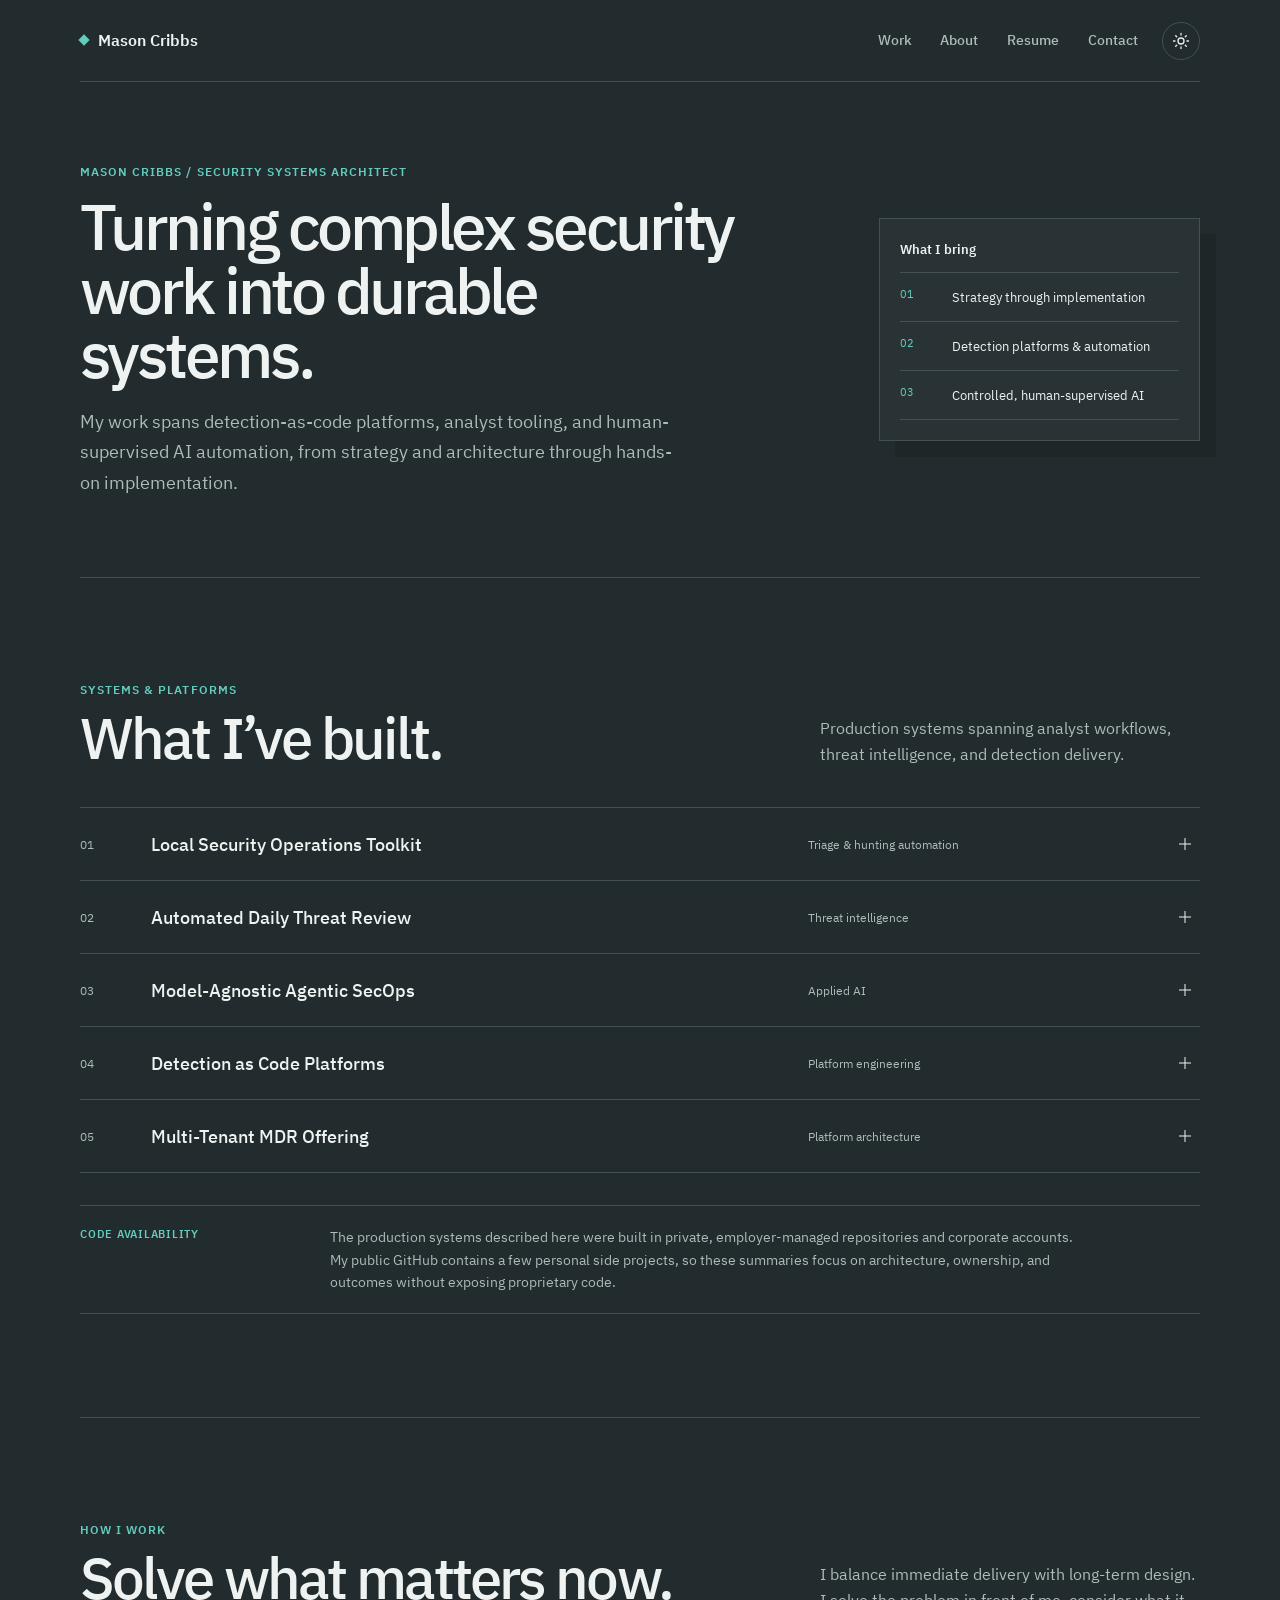
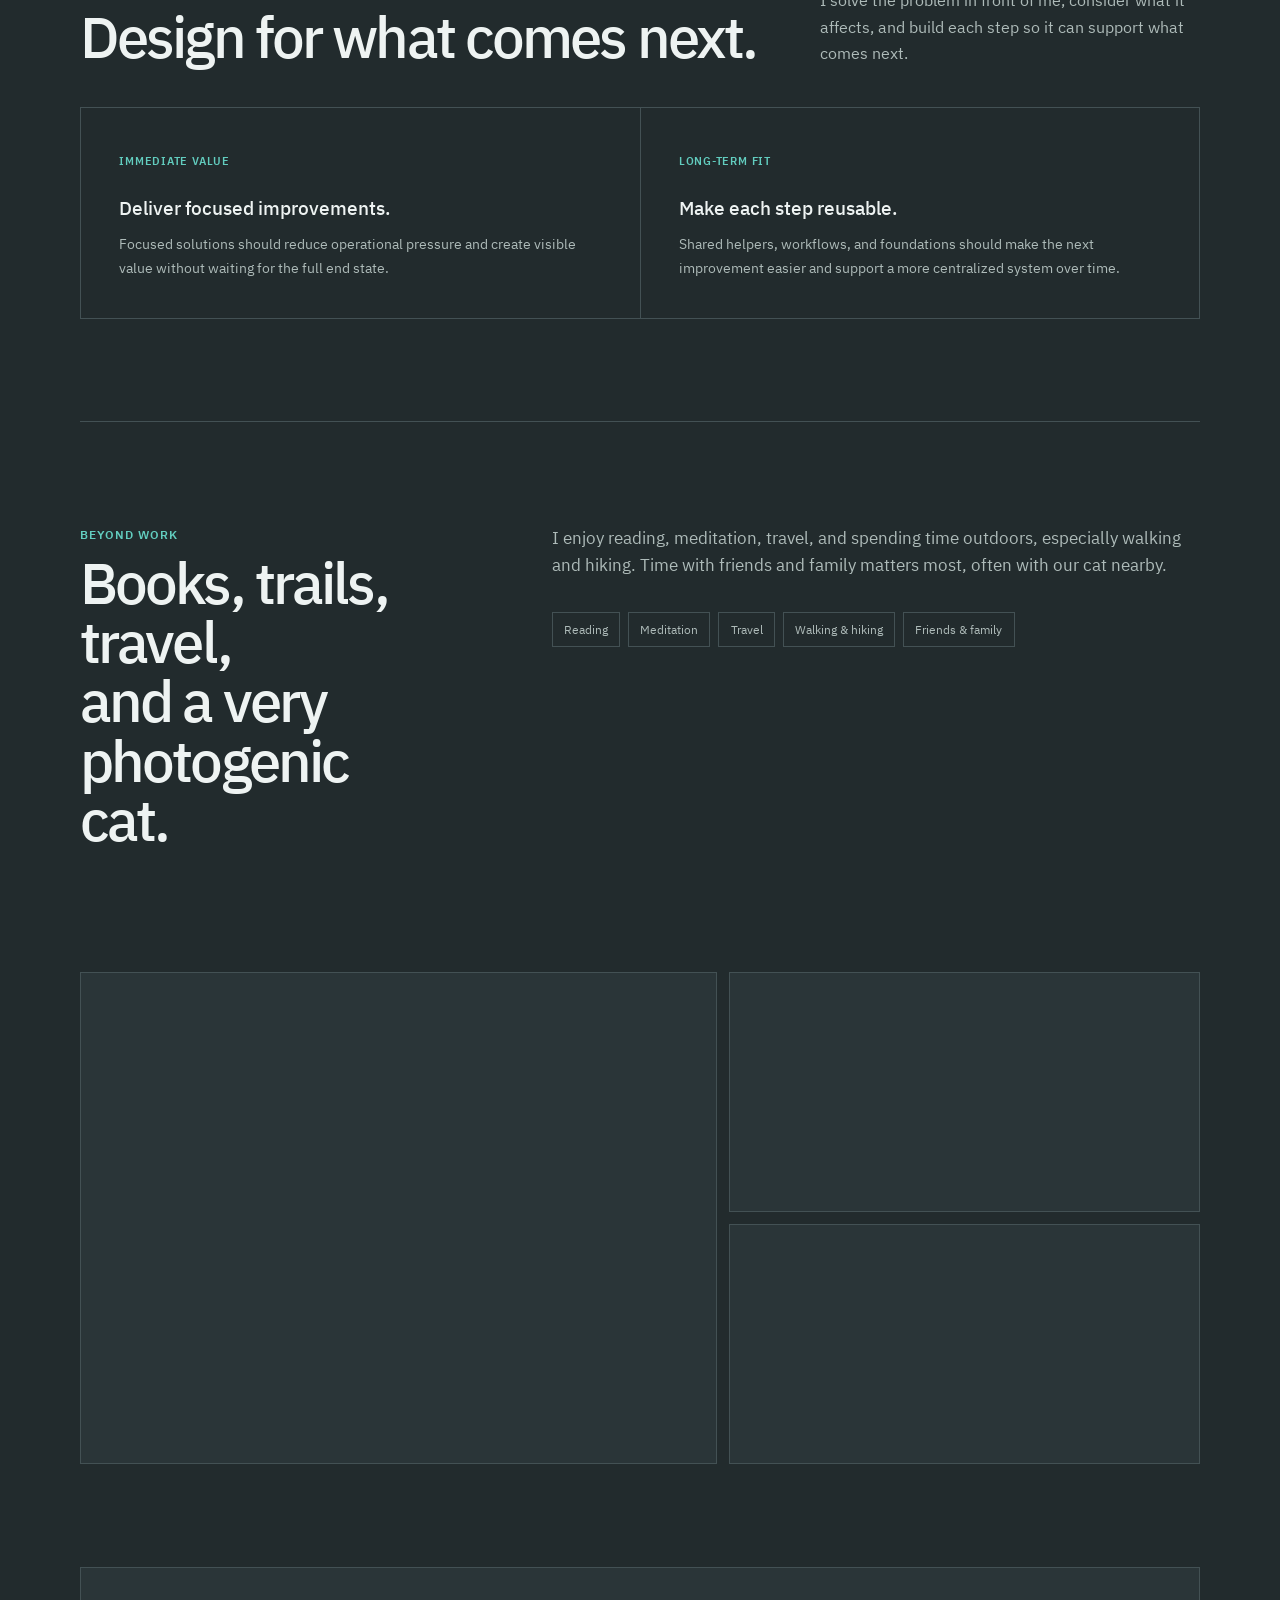
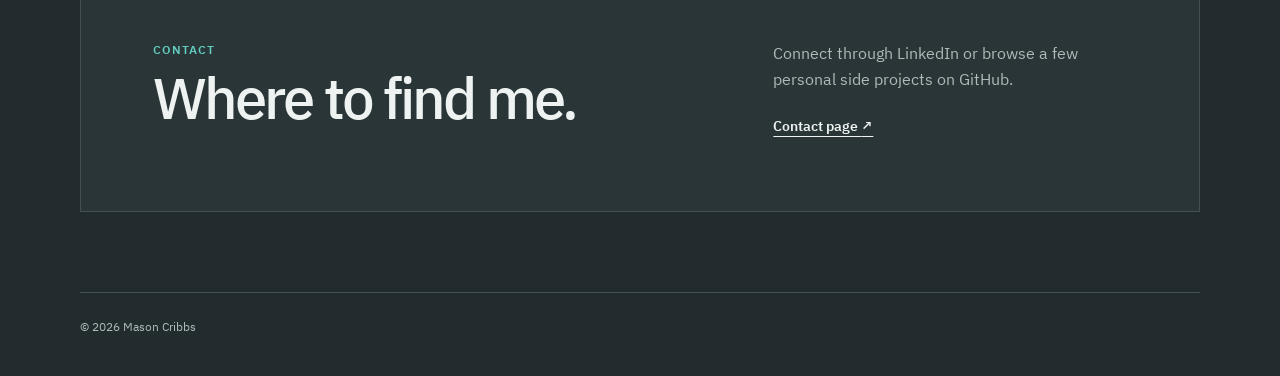
==== commit 332b94f2: "Refine portfolio copy and navigation" ====
--- a/index.html
+++ b/index.html
@@ -21,17 +21,17 @@
     <a class="skip-link" href="#main-content">Skip to content</a>
 
     <header class="site-header">
-      <a class="wordmark" href="./" target="_blank" rel="noopener noreferrer" aria-label="Portfolio home">
+      <a class="wordmark" href="./" aria-label="Portfolio home">
         <span class="wordmark-mark" aria-hidden="true"></span>
         <span>Mason Cribbs</span>
       </a>
 
       <div class="header-actions">
         <nav class="site-nav" aria-label="Primary navigation">
-          <a href="#work" target="_blank" rel="noopener noreferrer">Work</a>
-          <a href="#about" target="_blank" rel="noopener noreferrer">About</a>
-          <a href="resume/" target="_blank" rel="noopener noreferrer">Resume</a>
-          <a href="contact/" target="_blank" rel="noopener noreferrer">Contact</a>
+          <a href="#work">Work</a>
+          <a href="#about">About</a>
+          <a href="resume/">Resume</a>
+          <a href="contact/">Contact</a>
         </nav>
         <button class="theme-toggle" type="button" aria-label="Switch to light mode" title="Switch color theme">
           <svg class="theme-icon theme-icon-moon" viewBox="0 0 24 24" aria-hidden="true">
@@ -49,10 +49,10 @@
       <section class="hero" aria-labelledby="hero-title">
         <div class="hero-copy">
           <p class="eyebrow">Mason Cribbs / Security systems architect</p>
-          <h1 id="hero-title">Detection, automation, and applied AI.</h1>
+          <h1 id="hero-title">Turning complex security work into durable systems.</h1>
           <p class="hero-intro">
-            I&rsquo;m a hands-on builder and architect focused on turning fragmented security work into durable
-            systems &mdash; from detection-as-code platforms and analyst tooling to human-supervised AI automation.
+            My work spans detection-as-code platforms, analyst tooling, and human-supervised AI automation, from
+            strategy and architecture through hands-on implementation.
           </p>
         </div>
 
@@ -246,63 +246,30 @@
       <section class="section methodology" aria-labelledby="methodology-title">
         <header class="section-heading">
           <div>
-            <p class="eyebrow">Operating model</p>
-            <h2 id="methodology-title">Solve the immediate need. Preserve the long-term design.</h2>
+            <p class="eyebrow">How I work</p>
+            <h2 id="methodology-title">Solve what matters now. Design for what comes next.</h2>
           </div>
           <p>
-            Start with the end state, then deliver the useful pieces that relieve current pressure, reuse shared
-            capabilities, and move the architecture forward as priorities change.
+            I balance immediate delivery with long-term design. I solve the problem in front of me, consider what it
+            affects, and build each step so it can support what comes next.
           </p>
         </header>
-
-        <ol class="method-flow" aria-label="Security operations automation lifecycle">
-          <li>
-            <span>01</span>
-            <strong>Triage &amp; investigation</strong>
-            <small>Automate recurring analysis</small>
-          </li>
-          <li>
-            <span>02</span>
-            <strong>Detection tuning</strong>
-            <small>Reuse evidence and helpers</small>
-          </li>
-          <li>
-            <span>03</span>
-            <strong>Threat intel &amp; hunting</strong>
-            <small>Turn reporting into hunts</small>
-          </li>
-          <li>
-            <span>04</span>
-            <strong>Coverage analysis</strong>
-            <small>Find detection gaps</small>
-          </li>
-          <li>
-            <span>05</span>
-            <strong>Detection build &amp; PR</strong>
-            <small>Validate and propose change</small>
-          </li>
-          <li>
-            <span>06</span>
-            <strong>Product feedback</strong>
-            <small>Extend findings downstream</small>
-          </li>
-        </ol>
 
         <div class="method-slices">
           <article>
             <span>Immediate value</span>
-            <h3>Relieve operational pressure.</h3>
+            <h3>Deliver focused improvements.</h3>
             <p>
-              The local operations toolkit and daily threat review shipped as focused solutions when the team
-              needed them, creating meaningful impact without waiting for the full platform.
+              Focused solutions should reduce operational pressure and create visible value without waiting for the
+              full end state.
             </p>
           </article>
           <article>
             <span>Long-term fit</span>
-            <h3>Reuse, centralize, extend.</h3>
+            <h3>Make each step reusable.</h3>
             <p>
-              The same helpers and workflows are designed to migrate into a centrally hosted orchestrator, so
-              short-term delivery compounds toward the larger system instead of creating throwaway work.
+              Shared helpers, workflows, and foundations should make the next improvement easier and support a more
+              centralized system over time.
             </p>
           </article>
         </div>
@@ -311,13 +278,12 @@
       <section class="section about-section" id="about" aria-labelledby="about-title">
         <div>
           <p class="eyebrow">Beyond work</p>
-          <h2 id="about-title">Outside work.</h2>
+          <h2 id="about-title">Books, trails, travel, and a very photogenic cat.</h2>
         </div>
         <div class="about-copy">
           <p>
-            Outside security engineering, I enjoy reading, meditation, traveling, and spending time outdoors
-            &mdash; especially walking and hiking. I also value time with friends and family, usually with our very
-            photogenic cat nearby.
+            I enjoy reading, meditation, travel, and spending time outdoors, especially walking and hiking. Time
+            with friends and family matters most, often with our cat nearby.
           </p>
           <ul class="about-interests" aria-label="Personal interests">
             <li>Reading</li>
@@ -369,7 +335,7 @@
         </div>
         <div>
           <p>Connect through LinkedIn or browse a few personal side projects on GitHub.</p>
-          <a class="text-link" href="contact/" target="_blank" rel="noopener noreferrer">Contact page <span aria-hidden="true">&nearr;</span></a>
+          <a class="text-link" href="contact/">Contact page <span aria-hidden="true">&nearr;</span></a>
         </div>
       </section>
     </main>
--- a/style.css
+++ b/style.css
@@ -429,16 +429,6 @@
   font-size: 0.65rem;
 }
 
-.method-flow {
-  display: grid;
-  grid-template-columns: repeat(6, minmax(0, 1fr));
-  gap: 1px;
-  margin: 0;
-  padding: 1px;
-  background: var(--line);
-  list-style: none;
-}
-
 .project-breakdown {
   grid-column: 1 / -1;
   display: grid;
@@ -498,57 +488,12 @@
   font-size: 0.85rem;
 }
 
-.method-flow li {
-  position: relative;
-  min-height: 145px;
-  padding: 1.15rem;
-  background: var(--surface);
-}
-
-.method-flow li::after {
-  position: absolute;
-  z-index: 1;
-  top: 50%;
-  right: -0.45rem;
-  width: 0.9rem;
-  height: 0.9rem;
-  display: grid;
-  place-items: center;
-  background: var(--accent);
-  color: var(--accent-contrast);
-  content: "\203A";
-  font-size: 0.85rem;
-  line-height: 1;
-  transform: translateY(-50%);
-}
-
-.method-flow li:last-child::after {
-  content: none;
-}
-
-.method-flow li > span,
 .method-slices article > span {
   color: var(--accent);
   font-size: 0.68rem;
   font-weight: 600;
   letter-spacing: 0.07em;
   text-transform: uppercase;
-}
-
-.method-flow strong {
-  display: block;
-  margin-top: 2rem;
-  font-size: 0.92rem;
-  font-weight: 500;
-  line-height: 1.35;
-}
-
-.method-flow small {
-  display: block;
-  margin-top: 0.45rem;
-  color: var(--muted);
-  font-size: 0.72rem;
-  line-height: 1.45;
 }
 
 .method-slices {
@@ -982,14 +927,6 @@
     min-height: 190px;
   }
 
-  .method-flow {
-    grid-template-columns: repeat(3, minmax(0, 1fr));
-  }
-
-  .method-flow li::after {
-    content: none;
-  }
-
   .project-breakdown {
     grid-template-columns: 1fr;
   }
@@ -1083,17 +1020,8 @@
     padding-inline: 1rem;
   }
 
-  .method-flow,
   .method-slices {
     grid-template-columns: 1fr;
-  }
-
-  .method-flow li {
-    min-height: auto;
-  }
-
-  .method-flow strong {
-    margin-top: 0.75rem;
   }
 
   .resume-sidebar {
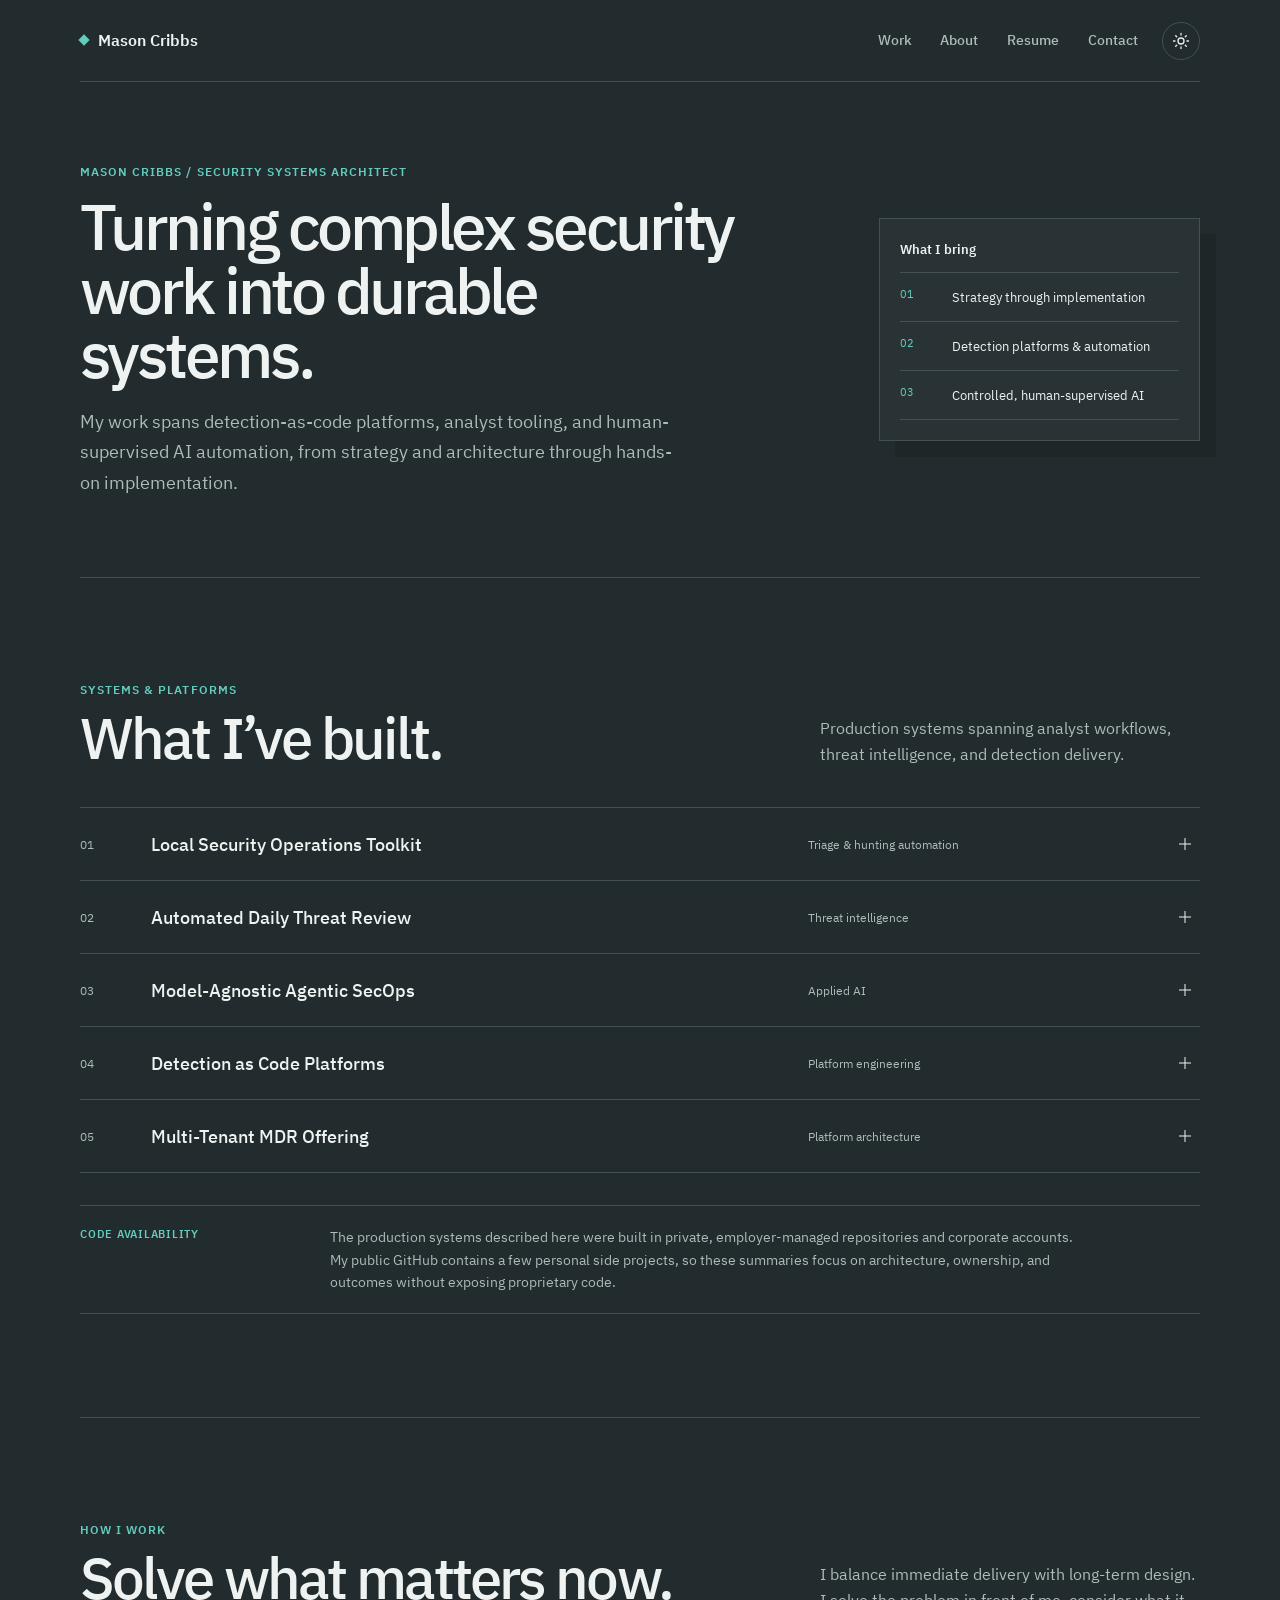
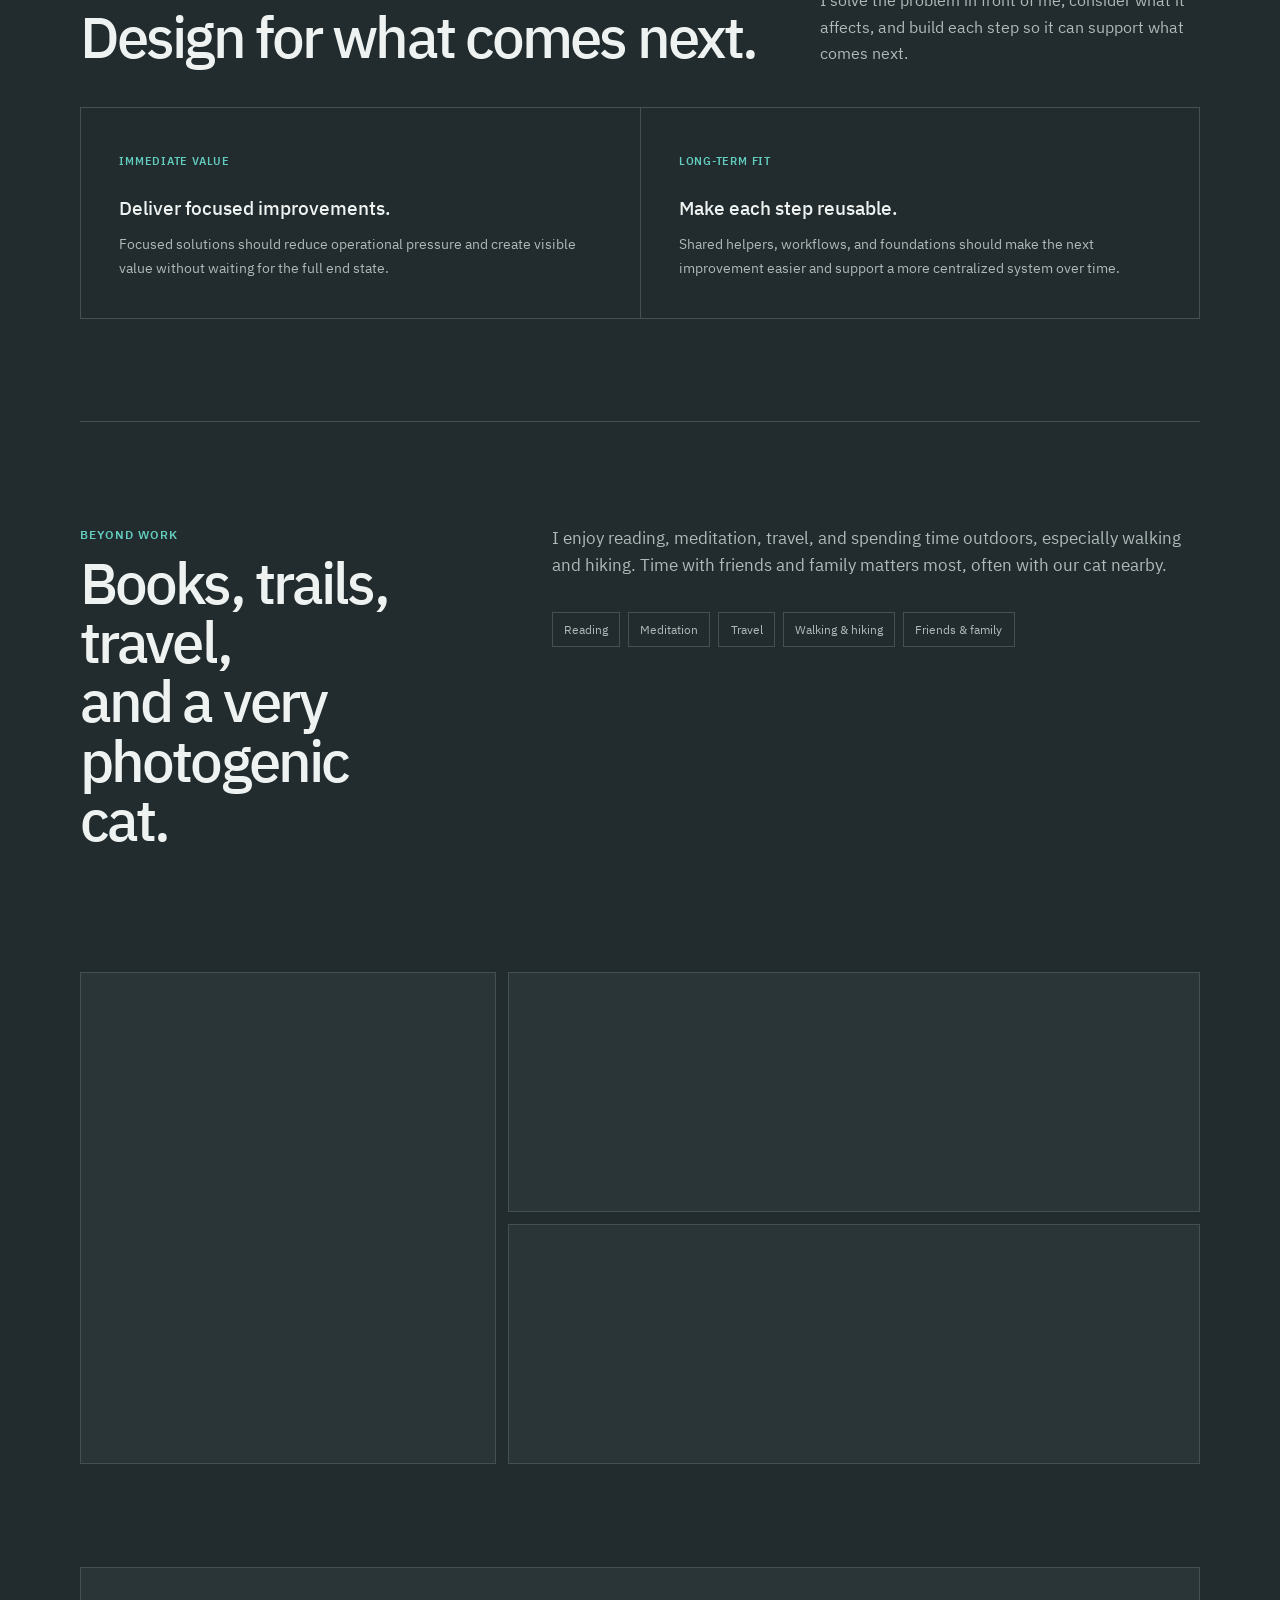
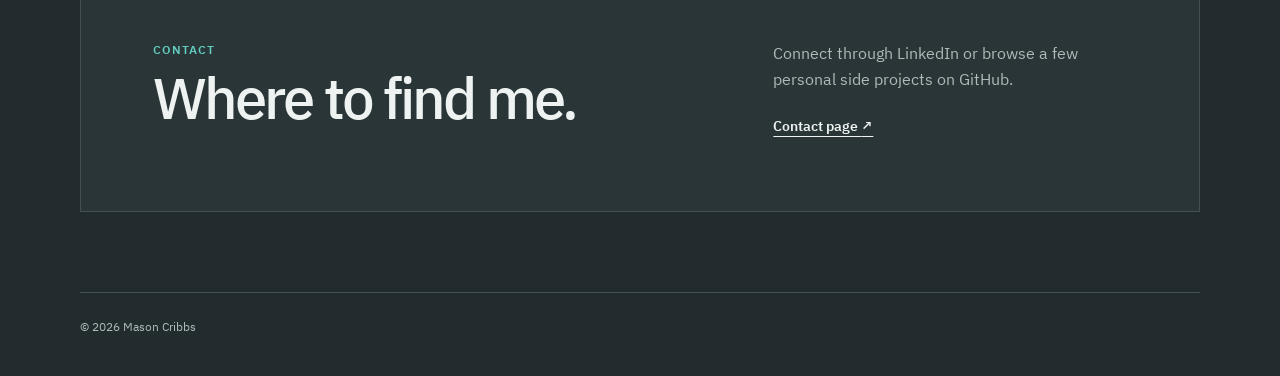
==== commit 560b2298: "Refresh stylesheet cache version" ====
--- a/index.html
+++ b/index.html
@@ -14,7 +14,7 @@
     >
     <meta name="theme-color" content="#222b2d">
     <title>Mason Cribbs | Security Automation &amp; Detection Engineering</title>
-    <link rel="stylesheet" href="style.css?v=5">
+    <link rel="stylesheet" href="style.css?v=6">
     <script src="script.js?v=5" defer></script>
   </head>
   <body>
--- a/style.css
+++ b/style.css
@@ -563,7 +563,7 @@
 .cat-gallery {
   grid-column: 1 / -1;
   display: grid;
-  grid-template-columns: minmax(0, 1.15fr) minmax(280px, 0.85fr);
+  grid-template-columns: minmax(280px, 0.75fr) minmax(0, 1.25fr);
   grid-template-rows: repeat(2, 240px);
   gap: 0.75rem;
   margin-top: 0.5rem;
@@ -578,11 +578,22 @@
 }
 
 .cat-gallery figure:first-child {
+  grid-column: 2;
+  grid-row: 1;
+}
+
+.cat-gallery figure:nth-child(2) {
+  grid-column: 1;
   grid-row: 1 / 3;
 }
 
 .cat-gallery figure:nth-child(2) img {
-  object-position: center 25%;
+  object-position: center 55%;
+}
+
+.cat-gallery figure:nth-child(3) {
+  grid-column: 2;
+  grid-row: 2;
 }
 
 .cat-gallery img {
@@ -938,11 +949,18 @@
 
   .cat-gallery {
     grid-template-columns: 1fr;
-    grid-template-rows: repeat(3, 260px);
-  }
-
-  .cat-gallery figure:first-child {
+    grid-template-rows: 260px auto 260px;
+  }
+
+  .cat-gallery figure:first-child,
+  .cat-gallery figure:nth-child(2),
+  .cat-gallery figure:nth-child(3) {
+    grid-column: auto;
     grid-row: auto;
+  }
+
+  .cat-gallery figure:nth-child(2) {
+    aspect-ratio: 4 / 5;
   }
 
   .resume-intro {
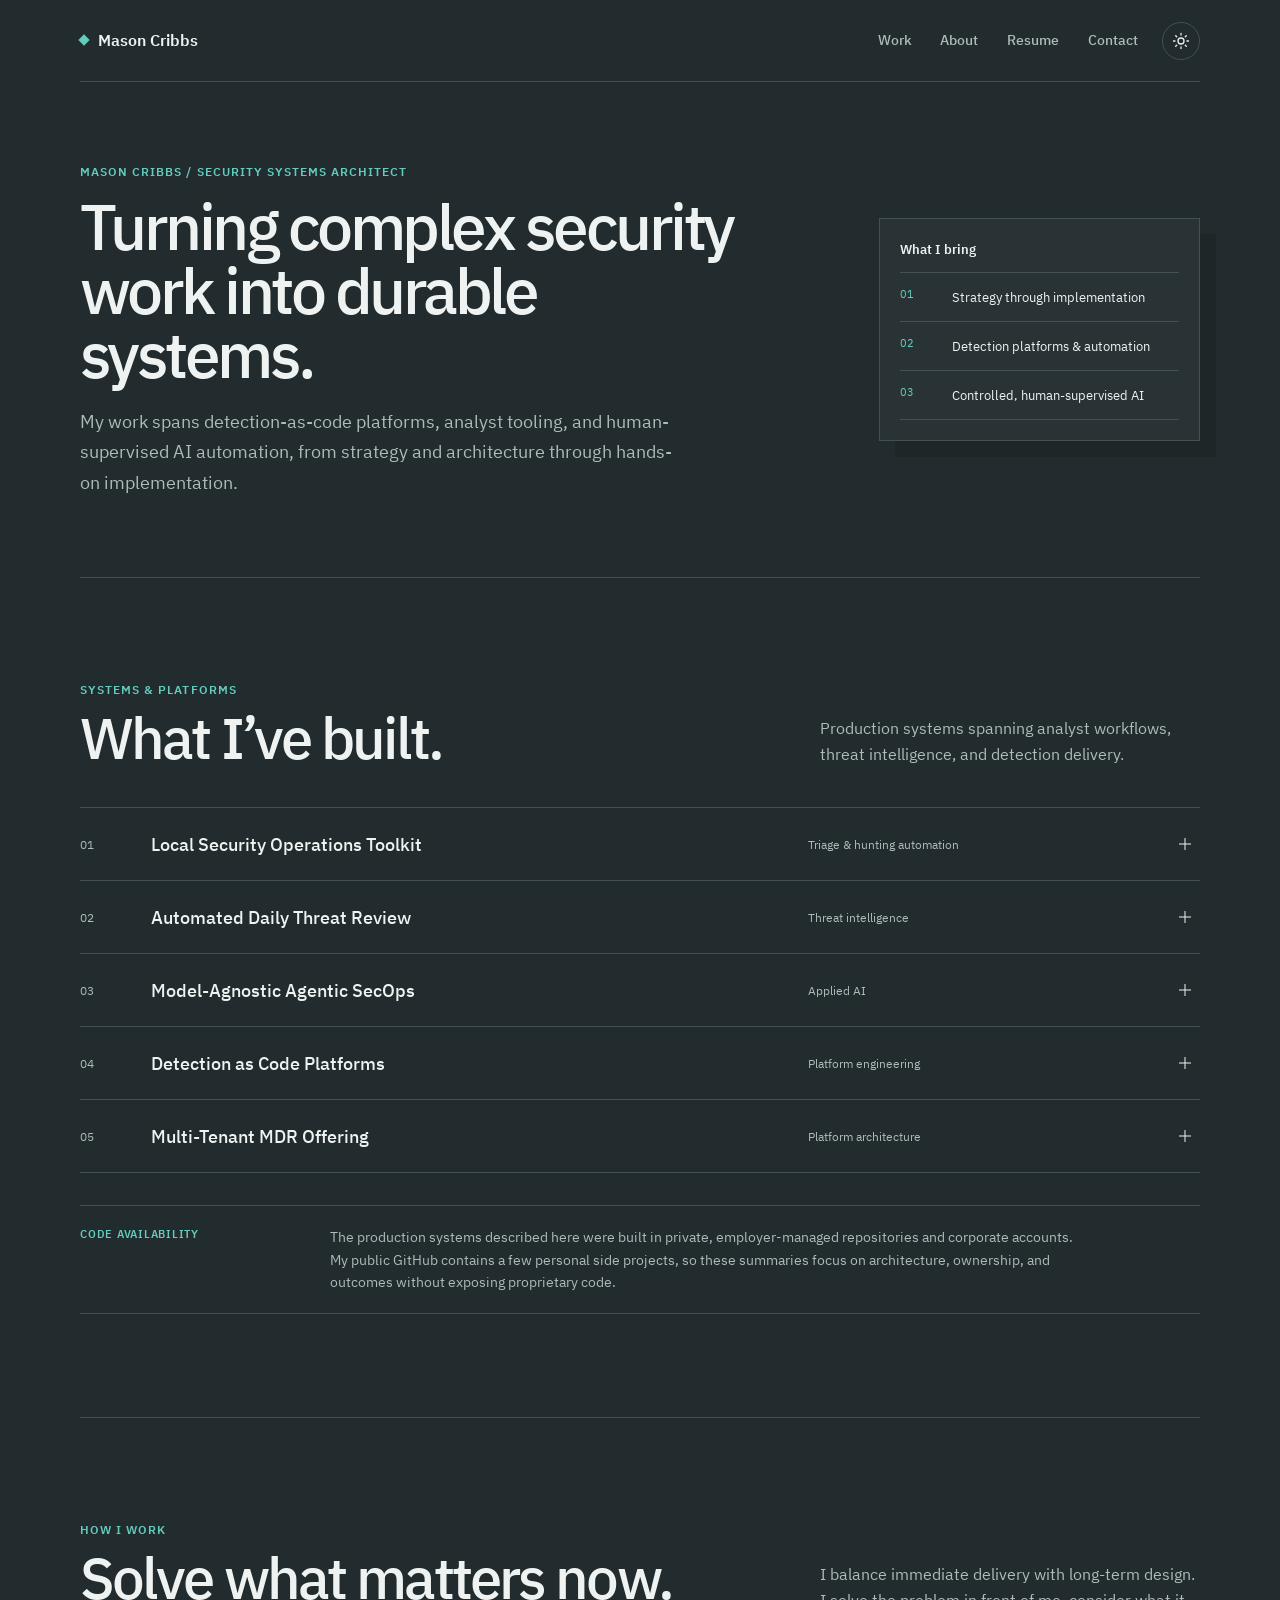
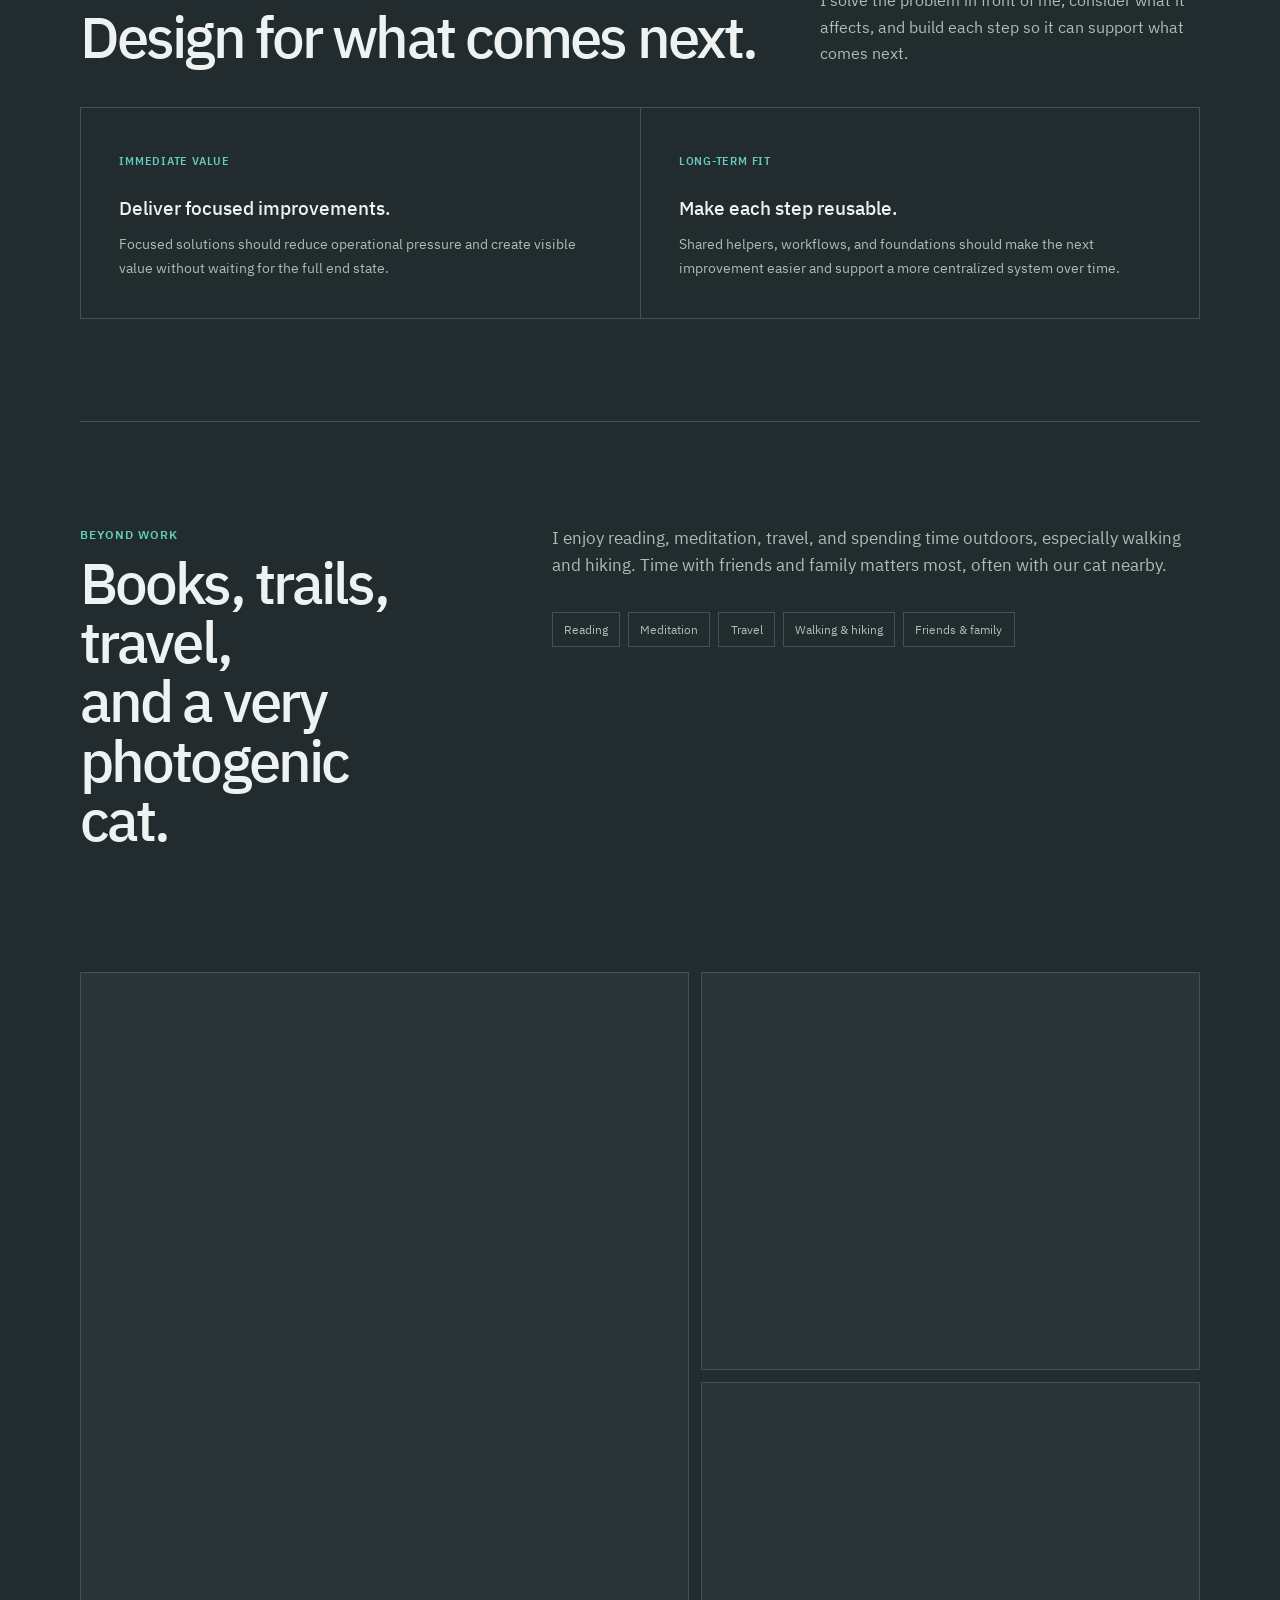
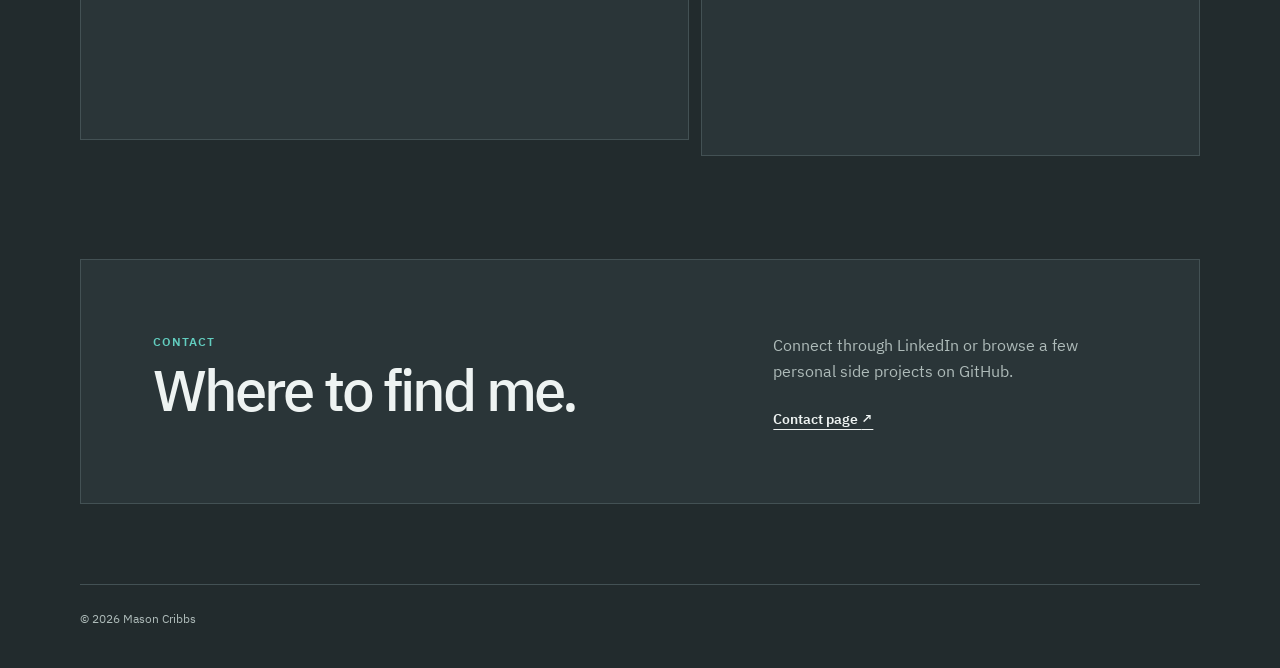
==== commit 53793771: "Show complete cat photos" ====
--- a/index.html
+++ b/index.html
@@ -14,7 +14,7 @@
     >
     <meta name="theme-color" content="#222b2d">
     <title>Mason Cribbs | Security Automation &amp; Detection Engineering</title>
-    <link rel="stylesheet" href="style.css?v=6">
+    <link rel="stylesheet" href="style.css?v=7">
     <script src="script.js?v=5" defer></script>
   </head>
   <body>
--- a/style.css
+++ b/style.css
@@ -563,8 +563,9 @@
 .cat-gallery {
   grid-column: 1 / -1;
   display: grid;
-  grid-template-columns: minmax(280px, 0.75fr) minmax(0, 1.25fr);
-  grid-template-rows: repeat(2, 240px);
+  grid-template-columns: minmax(0, 1.1fr) minmax(280px, 0.9fr);
+  grid-template-rows: auto auto;
+  align-items: start;
   gap: 0.75rem;
   margin-top: 0.5rem;
 }
@@ -587,10 +588,6 @@
   grid-row: 1 / 3;
 }
 
-.cat-gallery figure:nth-child(2) img {
-  object-position: center 55%;
-}
-
 .cat-gallery figure:nth-child(3) {
   grid-column: 2;
   grid-row: 2;
@@ -598,9 +595,8 @@
 
 .cat-gallery img {
   width: 100%;
-  height: 100%;
+  height: auto;
   display: block;
-  object-fit: cover;
   transition: transform 300ms ease;
 }
 
@@ -949,7 +945,7 @@
 
   .cat-gallery {
     grid-template-columns: 1fr;
-    grid-template-rows: 260px auto 260px;
+    grid-template-rows: none;
   }
 
   .cat-gallery figure:first-child,
@@ -957,10 +953,6 @@
   .cat-gallery figure:nth-child(3) {
     grid-column: auto;
     grid-row: auto;
-  }
-
-  .cat-gallery figure:nth-child(2) {
-    aspect-ratio: 4 / 5;
   }
 
   .resume-intro {
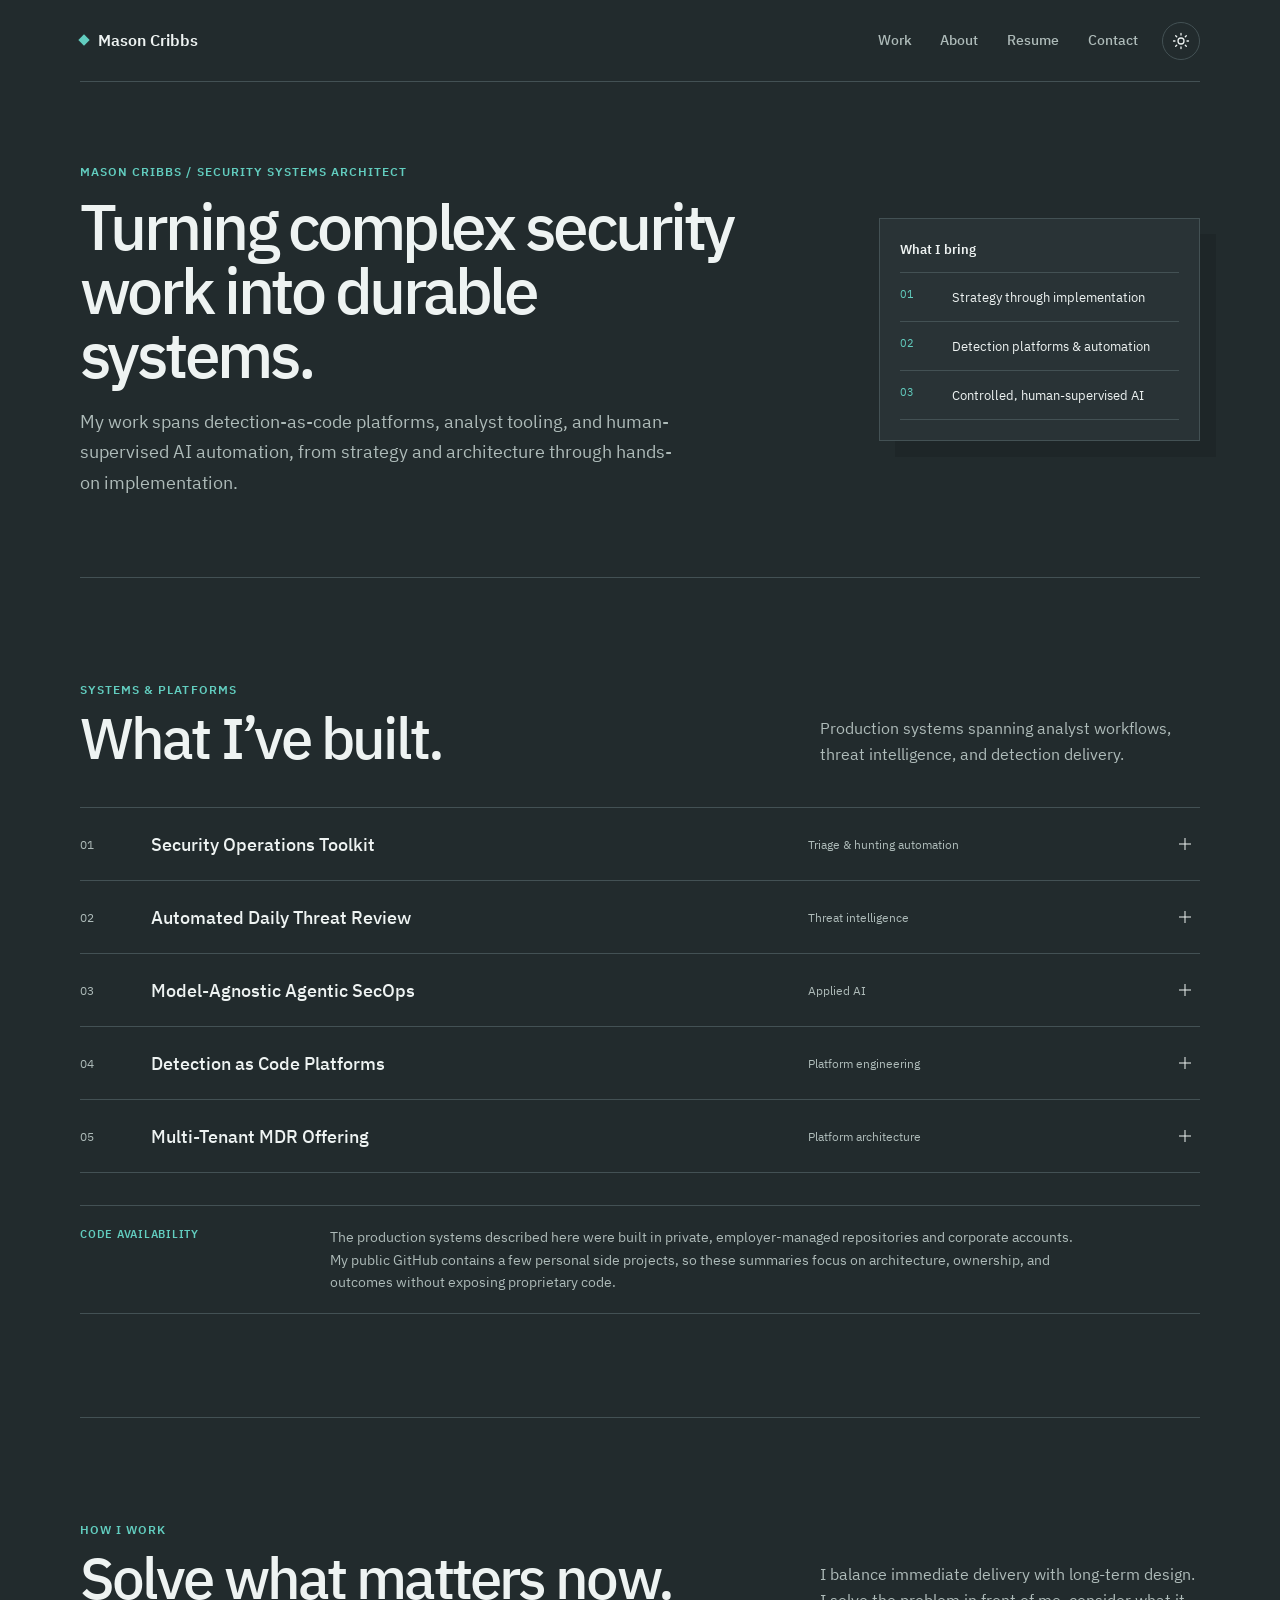
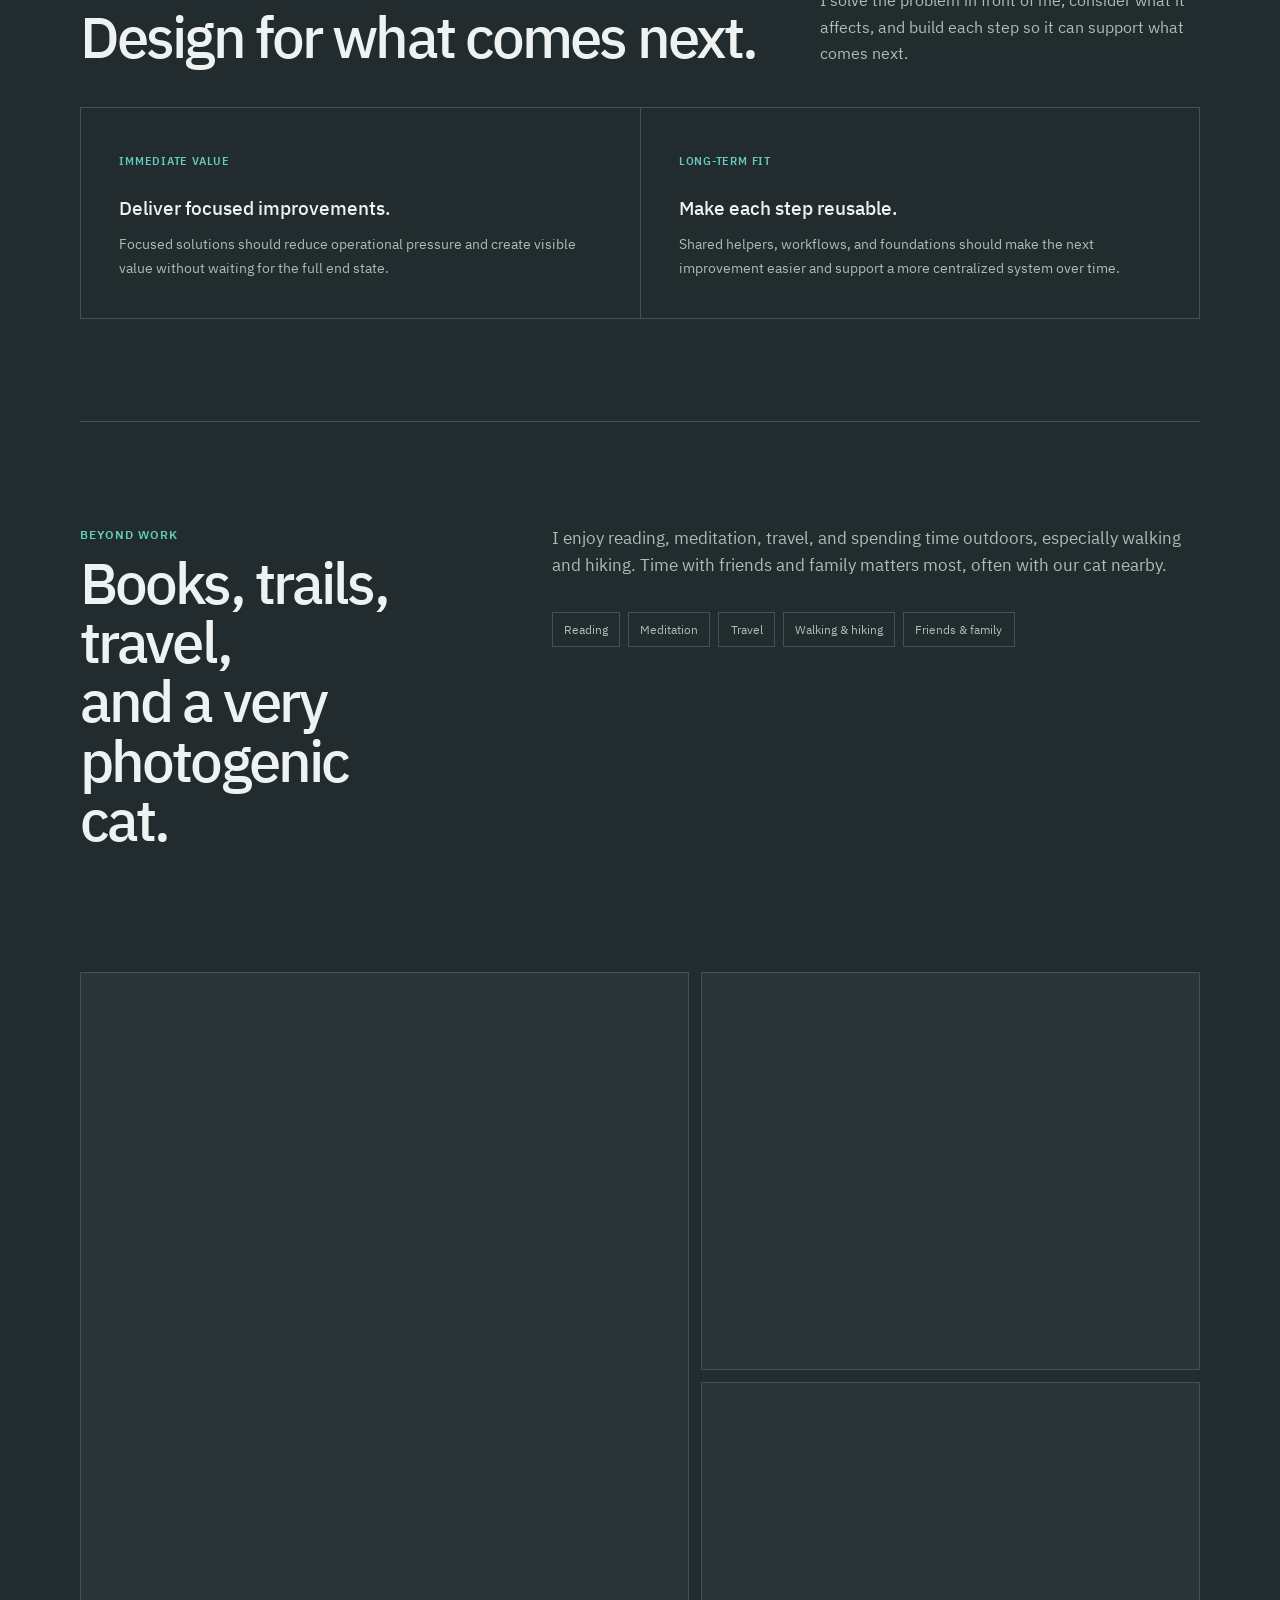
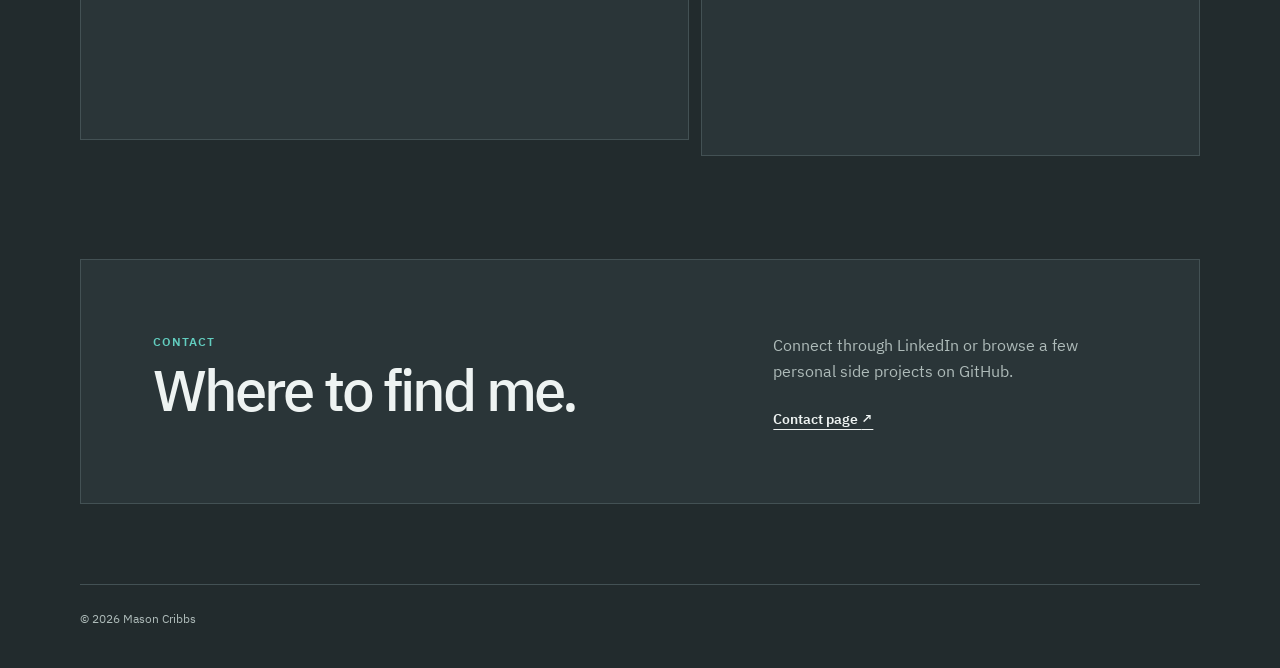
==== commit 6ad15456: "Rename security operations toolkit" ====
--- a/index.html
+++ b/index.html
@@ -79,7 +79,7 @@
           <details class="project-item">
             <summary>
               <span class="project-number">01</span>
-              <span class="project-title">Local Security Operations Toolkit</span>
+              <span class="project-title">Security Operations Toolkit</span>
               <span class="project-type">Triage &amp; hunting automation</span>
               <span class="project-toggle" aria-hidden="true"></span>
             </summary>
